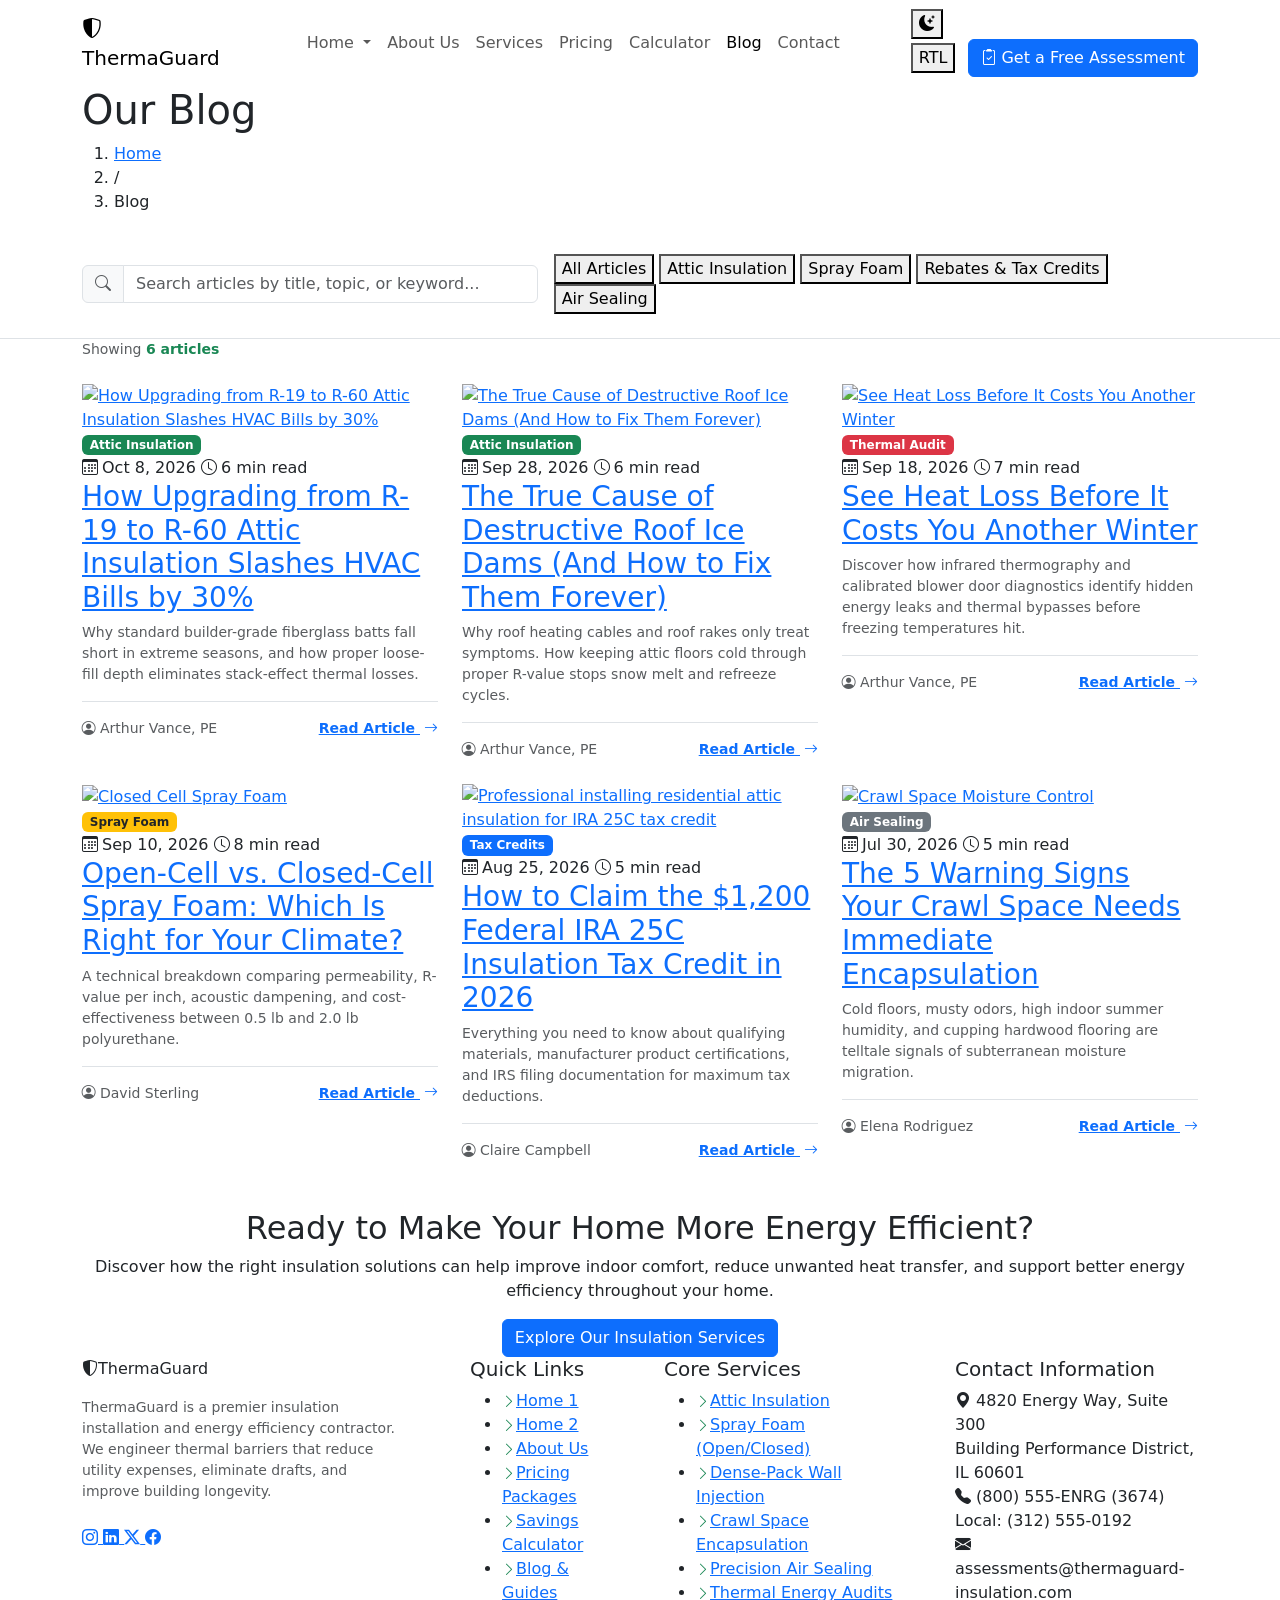
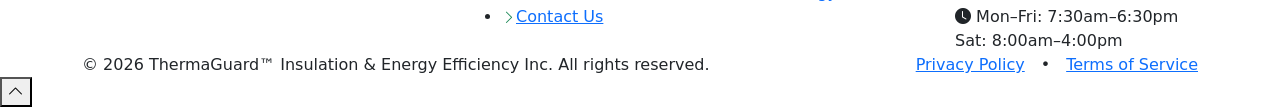
==== blog.html @ 48bd6f77 "Initial commit" ====
<!DOCTYPE html>
<html lang="en" data-bs-theme="light" dir="ltr">
<head>
  <meta charset="UTF-8">
  <meta name="viewport" content="width=device-width, initial-scale=1.0">
  <title>Building Science & Energy Efficiency Blog | ThermaGuard™</title>
  <meta name="description" content="Expert insights on attic insulation, closed-cell spray foam, air sealing, IRA tax credits, and home energy conservation strategies.">
  
  <!-- Favicon -->
  <link rel="icon" type="image/svg+xml" href="data:image/svg+xml,<svg xmlns='http://www.w3.org/2000/svg' viewBox='0 0 100 100'><rect width='100' height='100' rx='20' fill='%230b6e4f'/><path d='M50 20 L80 45 L70 45 L70 75 L30 75 L30 45 L20 45 Z' fill='%23ffffff'/><circle cx='50' cy='55' r='10' fill='%23f59e0b'/></svg>">

  <!-- Google Fonts (Outfit & Plus Jakarta Sans) -->
  <link rel="preconnect" href="https://fonts.googleapis.com">
  <link rel="preconnect" href="https://fonts.gstatic.com" crossorigin>
  <link href="https://fonts.googleapis.com/css2?family=Outfit:wght@400;500;600;700;800&family=Plus+Jakarta+Sans:wght@400;500;600;700&display=swap" rel="stylesheet">

  <!-- Bootstrap 5.3 CSS -->
  <link href="https://cdn.jsdelivr.net/npm/bootstrap@5.3.3/dist/css/bootstrap.min.css" rel="stylesheet">
  
  <!-- Bootstrap Icons 1.11 -->
  <link rel="stylesheet" href="https://cdn.jsdelivr.net/npm/bootstrap-icons@1.11.3/font/bootstrap-icons.min.css">

  <!-- Custom Core & RTL Styles -->
  <link rel="stylesheet" href="css/style.css">
  <link rel="stylesheet" href="css/rtl.css">
</head>
<body>

  <!-- ================= NAVBAR ================= -->
  <nav class="navbar navbar-expand-lg tg-navbar sticky-top">
    <div class="container">
      <!-- Brand Logo -->
      <a class="navbar-brand" href="index.html">
        <div class="brand-icon-wrap">
          <i class="bi bi-shield-shaded"></i>
        </div>
        <span>Therma<span class="brand-highlight">Guard</span></span>
      </a>

      <!-- Mobile Controls & Hamburger -->
      <div class="d-flex align-items-center gap-2 d-lg-none">
        <button class="control-btn theme-toggle-btn" aria-label="Toggle theme">
          <i class="bi bi-moon-stars-fill"></i>
        </button>
        <button class="rtl-pill-btn rtl-toggle-btn" aria-label="Toggle layout direction">
            <span class="dir-label">RTL</span>
        </button>
        <button class="navbar-toggler border-0 shadow-none px-2" type="button" data-bs-toggle="collapse" data-bs-target="#tgNavbarCollapse" aria-controls="tgNavbarCollapse" aria-expanded="false" aria-label="Toggle navigation">
          <span class="navbar-toggler-icon"></span>
        </button>
      </div>

      <!-- Nav Links -->
      <div class="collapse navbar-collapse" id="tgNavbarCollapse">
        <ul class="navbar-nav mx-auto mb-2 mb-lg-0">
          <!-- Home Dropdown: EXACTLY TWO ITEMS -->
          <li class="nav-dropdown dropdown">
            <a class="nav-link dropdown-toggle" href="#" id="homeDropdown" role="button" data-bs-toggle="dropdown" aria-expanded="false">
              Home
            </a>
            <ul class="dropdown-menu" aria-labelledby="homeDropdown">
              <li><a class="dropdown-item" href="index.html"><i class="bi bi-house-door me-2"></i>Home 1</a></li>
              <li><a class="dropdown-item" href="home-2.html"><i class="bi bi-building me-2"></i>Home 2</a></li>
            </ul>
          </li>
          <li class="nav-item">
            <a class="nav-link" href="about.html">About Us</a>
          </li>
          <li class="nav-item">
            <a class="nav-link" href="services.html">Services</a>
          </li>
          <li class="nav-item">
            <a class="nav-link" href="pricing.html">Pricing</a>
          </li>
          <li class="nav-item">
            <a class="nav-link" href="calculator.html">Calculator</a>
          </li>
          <li class="nav-item">
            <a class="nav-link active" href="blog.html">Blog</a>
          </li>
          <li class="nav-item">
            <a class="nav-link" href="contact.html">Contact</a>
          </li>
        </ul>

        <!-- Action Controls & CTA -->
        <div class="nav-actions">
          <button class="control-btn theme-toggle-btn d-none d-lg-flex" aria-label="Toggle theme" title="Toggle dark/light mode">
            <i class="bi bi-moon-stars-fill"></i>
          </button>
          <button class="rtl-pill-btn rtl-toggle-btn d-none d-lg-inline-flex" aria-label="Toggle layout direction" title="Toggle RTL/LTR">
            <span class="dir-label">RTL</span>
          </button>
          <a href="contact.html" class="btn btn-primary ms-lg-2">
            <i class="bi bi-clipboard2-check me-1"></i>Get a Free Assessment
          </a>
        </div>
      </div>
    </div>
  </nav>

  <!-- ================= PAGE BANNER ================= -->
  <section class="tg-page-banner tg-banner-blog">
    <div class="container tg-page-banner-container">
      <h1 class="tg-page-banner-title">Our Blog</h1>
      <nav aria-label="breadcrumb" class="tg-page-banner-breadcrumb-nav">
        <ol class="tg-page-banner-breadcrumb">
          <li><a href="index.html">Home</a></li>
          <li class="separator">/</li>
          <li class="active" aria-current="page">Blog</li>
        </ol>
      </nav>
    </div>
  </section>


  <!-- ================= SEARCH & FILTER CONTROLS ================= -->
  <section class="py-4 bg-surface-alt border-bottom border-tg">
    <div class="container">
      <div class="row align-items-center g-3">
        <!-- Search Input -->
        <div class="col-md-5">
          <div class="input-group">
            <span class="input-group-text bg-surface border-tg text-muted">
              <i class="bi bi-search"></i>
            </span>
            <input type="text" class="form-control border-tg" id="blogSearchInput" placeholder="Search articles by title, topic, or keyword...">
          </div>
        </div>

        <!-- Category Filters -->
        <div class="col-md-7">
          <div class="filter-pills justify-content-md-end mb-0">
            <button class="filter-btn active" data-category="all">All Articles</button>
            <button class="filter-btn" data-category="attic">Attic Insulation</button>
            <button class="filter-btn" data-category="spray-foam">Spray Foam</button>
            <button class="filter-btn" data-category="rebates">Rebates & Tax Credits</button>
            <button class="filter-btn" data-category="air-sealing">Air Sealing</button>
          </div>
        </div>
      </div>
    </div>
  </section>

  <!-- ================= BLOG ARTICLES LISTING ================= -->
  <section class="section-padding pb-5">
    <div class="container">
      <!-- Active counter -->
      <div class="d-flex justify-content-between align-items-center mb-4">
        <div class="text-muted small">
          Showing <span id="blogArticleCount" class="fw-bold text-success">6 articles</span>
        </div>
      </div>

      <!-- Articles Grid -->
      <div class="row g-4" id="blogArticlesGrid">
        <!-- Article 1 (Required) -->
        <div class="col-md-6 col-lg-4 blog-article-item" data-category="attic" data-tags="attic r-value hvac savings stack effect fiberglass r-19 r-60">
          <div class="blog-card">
            <div class="blog-img-wrap">
              <a href="blog-details.html?id=attic-r60" class="d-block w-100 h-100">
                <img src="images/blog-attic-r19-to-r60.jpg" alt="How Upgrading from R-19 to R-60 Attic Insulation Slashes HVAC Bills by 30%">
              </a>
              <span class="badge bg-success blog-meta-badge">Attic Insulation</span>
            </div>
            <div class="blog-card-body">
              <div class="blog-meta">
                <span><i class="bi bi-calendar3 me-1"></i>Oct 8, 2026</span>
                <span><i class="bi bi-clock me-1"></i>6 min read</span>
              </div>
              <h3 class="blog-title">
                <a href="blog-details.html?id=attic-r60">How Upgrading from R-19 to R-60 Attic Insulation Slashes HVAC Bills by 30%</a>
              </h3>
              <p class="text-muted small blog-excerpt">
                Why standard builder-grade fiberglass batts fall short in extreme seasons, and how proper loose-fill depth eliminates stack-effect thermal losses.
              </p>
              <div class="mt-auto pt-3 border-top border-tg d-flex justify-content-between align-items-center">
                <span class="small text-muted"><i class="bi bi-person-circle me-1"></i>Arthur Vance, PE</span>
                <a href="blog-details.html?id=attic-r60" class="fw-bold small text-primary-custom">Read Article <i class="bi bi-arrow-right ms-1"></i></a>
              </div>
            </div>
          </div>
        </div>

        <!-- Article 2 (Required) -->
        <div class="col-md-6 col-lg-4 blog-article-item" data-category="attic" data-tags="ice dams roof snow gutters attic heat loss winter freezing refreeze">
          <div class="blog-card">
            <div class="blog-img-wrap">
              <a href="blog-details.html?id=ice-dams" class="d-block w-100 h-100">
                <img src="images/blog-roof-ice-dams.jpg" alt="The True Cause of Destructive Roof Ice Dams (And How to Fix Them Forever)">
              </a>
              <span class="badge bg-success blog-meta-badge">Attic Insulation</span>
            </div>
            <div class="blog-card-body">
              <div class="blog-meta">
                <span><i class="bi bi-calendar3 me-1"></i>Sep 28, 2026</span>
                <span><i class="bi bi-clock me-1"></i>6 min read</span>
              </div>
              <h3 class="blog-title">
                <a href="blog-details.html?id=ice-dams">The True Cause of Destructive Roof Ice Dams (And How to Fix Them Forever)</a>
              </h3>
              <p class="text-muted small blog-excerpt">
                Why roof heating cables and roof rakes only treat symptoms. How keeping attic floors cold through proper R-value stops snow melt and refreeze cycles.
              </p>
              <div class="mt-auto pt-3 border-top border-tg d-flex justify-content-between align-items-center">
                <span class="small text-muted"><i class="bi bi-person-circle me-1"></i>Arthur Vance, PE</span>
                <a href="blog-details.html?id=ice-dams" class="fw-bold small text-primary-custom">Read Article <i class="bi bi-arrow-right ms-1"></i></a>
              </div>
            </div>
          </div>
        </div>

        <!-- Article 3 (Required) -->
        <div class="col-md-6 col-lg-4 blog-article-item" data-category="air-sealing" data-tags="heat loss thermal imaging infrared camera energy audit winter drafts air sealing">
          <div class="blog-card">
            <div class="blog-img-wrap">
              <a href="blog-details.html?id=heat-loss" class="d-block w-100 h-100">
                <img src="images/blog-thermal-heat-loss.jpg" alt="See Heat Loss Before It Costs You Another Winter">
              </a>
              <span class="badge bg-danger blog-meta-badge">Thermal Audit</span>
            </div>
            <div class="blog-card-body">
              <div class="blog-meta">
                <span><i class="bi bi-calendar3 me-1"></i>Sep 18, 2026</span>
                <span><i class="bi bi-clock me-1"></i>7 min read</span>
              </div>
              <h3 class="blog-title">
                <a href="blog-details.html?id=heat-loss">See Heat Loss Before It Costs You Another Winter</a>
              </h3>
              <p class="text-muted small blog-excerpt">
                Discover how infrared thermography and calibrated blower door diagnostics identify hidden energy leaks and thermal bypasses before freezing temperatures hit.
              </p>
              <div class="mt-auto pt-3 border-top border-tg d-flex justify-content-between align-items-center">
                <span class="small text-muted"><i class="bi bi-person-circle me-1"></i>Arthur Vance, PE</span>
                <a href="blog-details.html?id=heat-loss" class="fw-bold small text-primary-custom">Read Article <i class="bi bi-arrow-right ms-1"></i></a>
              </div>
            </div>
          </div>
        </div>

        <!-- Article 4 -->
        <div class="col-md-6 col-lg-4 blog-article-item" data-category="spray-foam" data-tags="spray foam closed cell polyurethane roof moisture">
          <div class="blog-card">
            <div class="blog-img-wrap">
              <a href="blog-details.html?id=spray-foam" class="d-block w-100 h-100">
                <img src="images/blog-spray-foam.jpg" alt="Closed Cell Spray Foam">
              </a>
              <span class="badge bg-warning text-dark blog-meta-badge">Spray Foam</span>
            </div>
            <div class="blog-card-body">
              <div class="blog-meta">
                <span><i class="bi bi-calendar3 me-1"></i>Sep 10, 2026</span>
                <span><i class="bi bi-clock me-1"></i>8 min read</span>
              </div>
              <h3 class="blog-title">
                <a href="blog-details.html?id=spray-foam">Open-Cell vs. Closed-Cell Spray Foam: Which Is Right for Your Climate?</a>
              </h3>
              <p class="text-muted small blog-excerpt">
                A technical breakdown comparing permeability, R-value per inch, acoustic dampening, and cost-effectiveness between 0.5 lb and 2.0 lb polyurethane.
              </p>
              <div class="mt-auto pt-3 border-top border-tg d-flex justify-content-between align-items-center">
                <span class="small text-muted"><i class="bi bi-person-circle me-1"></i>David Sterling</span>
                <a href="blog-details.html?id=spray-foam" class="fw-bold small text-primary-custom">Read Article <i class="bi bi-arrow-right ms-1"></i></a>
              </div>
            </div>
          </div>
        </div>

        <!-- Article 5 -->
        <div class="col-md-6 col-lg-4 blog-article-item" data-category="rebates" data-tags="ira inflation reduction act tax credits section 25c rebates energy star">
          <div class="blog-card">
            <div class="blog-img-wrap">
              <a href="blog-details.html?id=tax-credit" class="d-block w-100 h-100">
                <img src="images/blog-ira-tax-credit-insulation.jpg" alt="Professional installing residential attic insulation for IRA 25C tax credit">
              </a>
              <span class="badge bg-primary blog-meta-badge">Tax Credits</span>
            </div>
            <div class="blog-card-body">
              <div class="blog-meta">
                <span><i class="bi bi-calendar3 me-1"></i>Aug 25, 2026</span>
                <span><i class="bi bi-clock me-1"></i>5 min read</span>
              </div>
              <h3 class="blog-title">
                <a href="blog-details.html?id=tax-credit">How to Claim the $1,200 Federal IRA 25C Insulation Tax Credit in 2026</a>
              </h3>
              <p class="text-muted small blog-excerpt">
                Everything you need to know about qualifying materials, manufacturer product certifications, and IRS filing documentation for maximum tax deductions.
              </p>
              <div class="mt-auto pt-3 border-top border-tg d-flex justify-content-between align-items-center">
                <span class="small text-muted"><i class="bi bi-person-circle me-1"></i>Claire Campbell</span>
                <a href="blog-details.html?id=tax-credit" class="fw-bold small text-primary-custom">Read Article <i class="bi bi-arrow-right ms-1"></i></a>
              </div>
            </div>
          </div>
        </div>

        <!-- Article 6 -->
        <div class="col-md-6 col-lg-4 blog-article-item" data-category="air-sealing" data-tags="crawlspace moisture humidity radon vapor barrier encapsulation">
          <div class="blog-card">
            <div class="blog-img-wrap">
              <a href="blog-details.html?id=crawl-space" class="d-block w-100 h-100">
                <img src="images/blog-crawl-space.jpg" alt="Crawl Space Moisture Control">
              </a>
              <span class="badge bg-secondary blog-meta-badge">Air Sealing</span>
            </div>
            <div class="blog-card-body">
              <div class="blog-meta">
                <span><i class="bi bi-calendar3 me-1"></i>Jul 30, 2026</span>
                <span><i class="bi bi-clock me-1"></i>5 min read</span>
              </div>
              <h3 class="blog-title">
                <a href="blog-details.html?id=crawl-space">The 5 Warning Signs Your Crawl Space Needs Immediate Encapsulation</a>
              </h3>
              <p class="text-muted small blog-excerpt">
                Cold floors, musty odors, high indoor summer humidity, and cupping hardwood flooring are telltale signals of subterranean moisture migration.
              </p>
              <div class="mt-auto pt-3 border-top border-tg d-flex justify-content-between align-items-center">
                <span class="small text-muted"><i class="bi bi-person-circle me-1"></i>Elena Rodriguez</span>
                <a href="blog-details.html?id=crawl-space" class="fw-bold small text-primary-custom">Read Article <i class="bi bi-arrow-right ms-1"></i></a>
              </div>
            </div>
          </div>
        </div>
      </div>

      <!-- Empty Search State -->
      <div id="blogEmptyState" class="text-center py-5 d-none">
        <div class="brand-icon-wrap bg-surface-alt text-muted mx-auto mb-3" style="width: 64px; height: 64px; font-size: 2rem;">
          <i class="bi bi-search"></i>
        </div>
        <h4 class="fw-bold">No Articles Found</h4>
        <p class="text-muted">We couldn't find any articles matching your search criteria. Try a different keyword or reset filters.</p>
        <button class="btn btn-primary btn-sm" onclick="document.getElementById('blogSearchInput').value=''; document.querySelector('.filter-btn[data-category=all]').click();">
          Reset Filter & Search
        </button>
      </div>
    </div>
  </section>

  <!-- ================= COMPACT CALL TO ACTION ================= -->
  <section class="blog-cta-section" id="blogCtaSection">
    <div class="container">
      <div class="blog-cta-content text-center">
        <h2 class="blog-cta-title">Ready to Make Your Home More Energy Efficient?</h2>
        <p class="blog-cta-desc">
          Discover how the right insulation solutions can help improve indoor comfort, reduce unwanted heat transfer, and support better energy efficiency throughout your home.
        </p>
        <a href="services.html" class="btn btn-primary blog-cta-btn" id="blogCtaServicesBtn">Explore Our Insulation Services</a>
      </div>
    </div>
  </section>

  <!-- ================= SHARED FOOTER ================= -->
  <footer class="tg-footer">
    <div class="container">
      <div class="row g-5">
        <!-- Col 1: Brand & Bio -->
        <div class="col-lg-4 col-md-6">
          <a class="navbar-brand mb-3 d-inline-flex" href="index.html">
            <div class="brand-icon-wrap">
              <i class="bi bi-shield-shaded"></i>
            </div>
            <span>Therma<span class="brand-highlight">Guard</span></span>
          </a>
          <p class="text-muted small pe-lg-4">
            ThermaGuard is a premier insulation installation and energy efficiency contractor. We engineer thermal barriers that reduce utility expenses, eliminate drafts, and improve building longevity.
          </p>
          <div class="social-links mt-4">
            <a href="https://instagram.com" class="social-icon-btn" target="_blank" rel="noopener noreferrer" aria-label="Follow ThermaGuard on Instagram">
              <i class="bi bi-instagram"></i>
            </a>
            <a href="https://linkedin.com" class="social-icon-btn" target="_blank" rel="noopener noreferrer" aria-label="Connect with ThermaGuard on LinkedIn">
              <i class="bi bi-linkedin"></i>
            </a>
            <a href="https://x.com" class="social-icon-btn" target="_blank" rel="noopener noreferrer" aria-label="Follow ThermaGuard on X">
              <i class="bi bi-twitter-x"></i>
            </a>
            <a href="https://facebook.com" class="social-icon-btn" target="_blank" rel="noopener noreferrer" aria-label="Connect on Facebook">
              <i class="bi bi-facebook"></i>
            </a>
          </div>
        </div>

        <!-- Col 2: Important Links -->
        <div class="col-lg-2 col-md-6 col-6">
          <h5>Quick Links</h5>
          <ul class="footer-links">
            <li><a href="index.html"><i class="bi bi-chevron-right text-success small"></i>Home 1</a></li>
            <li><a href="home-2.html"><i class="bi bi-chevron-right text-success small"></i>Home 2</a></li>
            <li><a href="about.html"><i class="bi bi-chevron-right text-success small"></i>About Us</a></li>
            <li><a href="pricing.html"><i class="bi bi-chevron-right text-success small"></i>Pricing Packages</a></li>
            <li><a href="calculator.html"><i class="bi bi-chevron-right text-success small"></i>Savings Calculator</a></li>
            <li><a href="blog.html"><i class="bi bi-chevron-right text-success small"></i>Blog & Guides</a></li>
            <li><a href="contact.html"><i class="bi bi-chevron-right text-success small"></i>Contact Us</a></li>
          </ul>
        </div>

        <!-- Col 3: Core Services -->
        <div class="col-lg-3 col-md-6 col-6">
          <h5>Core Services</h5>
          <ul class="footer-links">
            <li><a href="service-details.html?service=attic"><i class="bi bi-chevron-right text-success small"></i>Attic Insulation</a></li>
            <li><a href="service-details.html?service=spray-foam"><i class="bi bi-chevron-right text-success small"></i>Spray Foam (Open/Closed)</a></li>
            <li><a href="service-details.html?service=wall-injection"><i class="bi bi-chevron-right text-success small"></i>Dense-Pack Wall Injection</a></li>
            <li><a href="service-details.html?service=crawl-space"><i class="bi bi-chevron-right text-success small"></i>Crawl Space Encapsulation</a></li>
            <li><a href="service-details.html?service=air-sealing"><i class="bi bi-chevron-right text-success small"></i>Precision Air Sealing</a></li>
            <li><a href="service-details.html?service=energy-audit"><i class="bi bi-chevron-right text-success small"></i>Thermal Energy Audits</a></li>
          </ul>
        </div>

        <!-- Col 4: Contact Information -->
        <div class="col-lg-3 col-md-6">
          <h5>Contact Information</h5>
          <div class="footer-contact-item">
            <i class="bi bi-geo-alt-fill"></i>
            <span>4820 Energy Way, Suite 300<br>Building Performance District, IL 60601</span>
          </div>
          <div class="footer-contact-item">
            <i class="bi bi-telephone-fill"></i>
            <span>(800) 555-ENRG (3674)<br>Local: (312) 555-0192</span>
          </div>
          <div class="footer-contact-item">
            <i class="bi bi-envelope-fill"></i>
            <span>assessments@thermaguard-insulation.com</span>
          </div>
          <div class="footer-contact-item">
            <i class="bi bi-clock-fill"></i>
            <span>Mon–Fri: 7:30am–6:30pm<br>Sat: 8:00am–4:00pm</span>
          </div>
        </div>
      </div>

      <!-- Footer Bottom -->
      <div class="footer-bottom d-flex flex-column flex-md-row justify-content-between align-items-center gap-3">
        <div class="footer-copy text-center text-md-start">
          &copy; 2026 ThermaGuard™ Insulation & Energy Efficiency Inc. All rights reserved.
        </div>
        <div class="footer-legal-links d-flex align-items-center justify-content-center justify-content-md-end gap-3">
          <a href="privacy.html" class="footer-legal-link">Privacy Policy</a>
          <span class="footer-legal-sep">•</span>
          <a href="terms.html" class="footer-legal-link">Terms of Service</a>
        </div>
      </div>
    </div>
  </footer>

  <!-- Back to Top Button -->
  <button class="back-to-top" aria-label="Back to top">
    <i class="bi bi-chevron-up"></i>
  </button>

  <!-- Bootstrap 5.3 Bundle JS -->
  <script src="https://cdn.jsdelivr.net/npm/bootstrap@5.3.3/dist/js/bootstrap.bundle.min.js"></script>
  <!-- Core Script -->
  <script src="js/main.js"></script>
  <!-- Blog Search & Filter Script -->
  <script src="js/blog-search.js"></script>
</body>
</html>
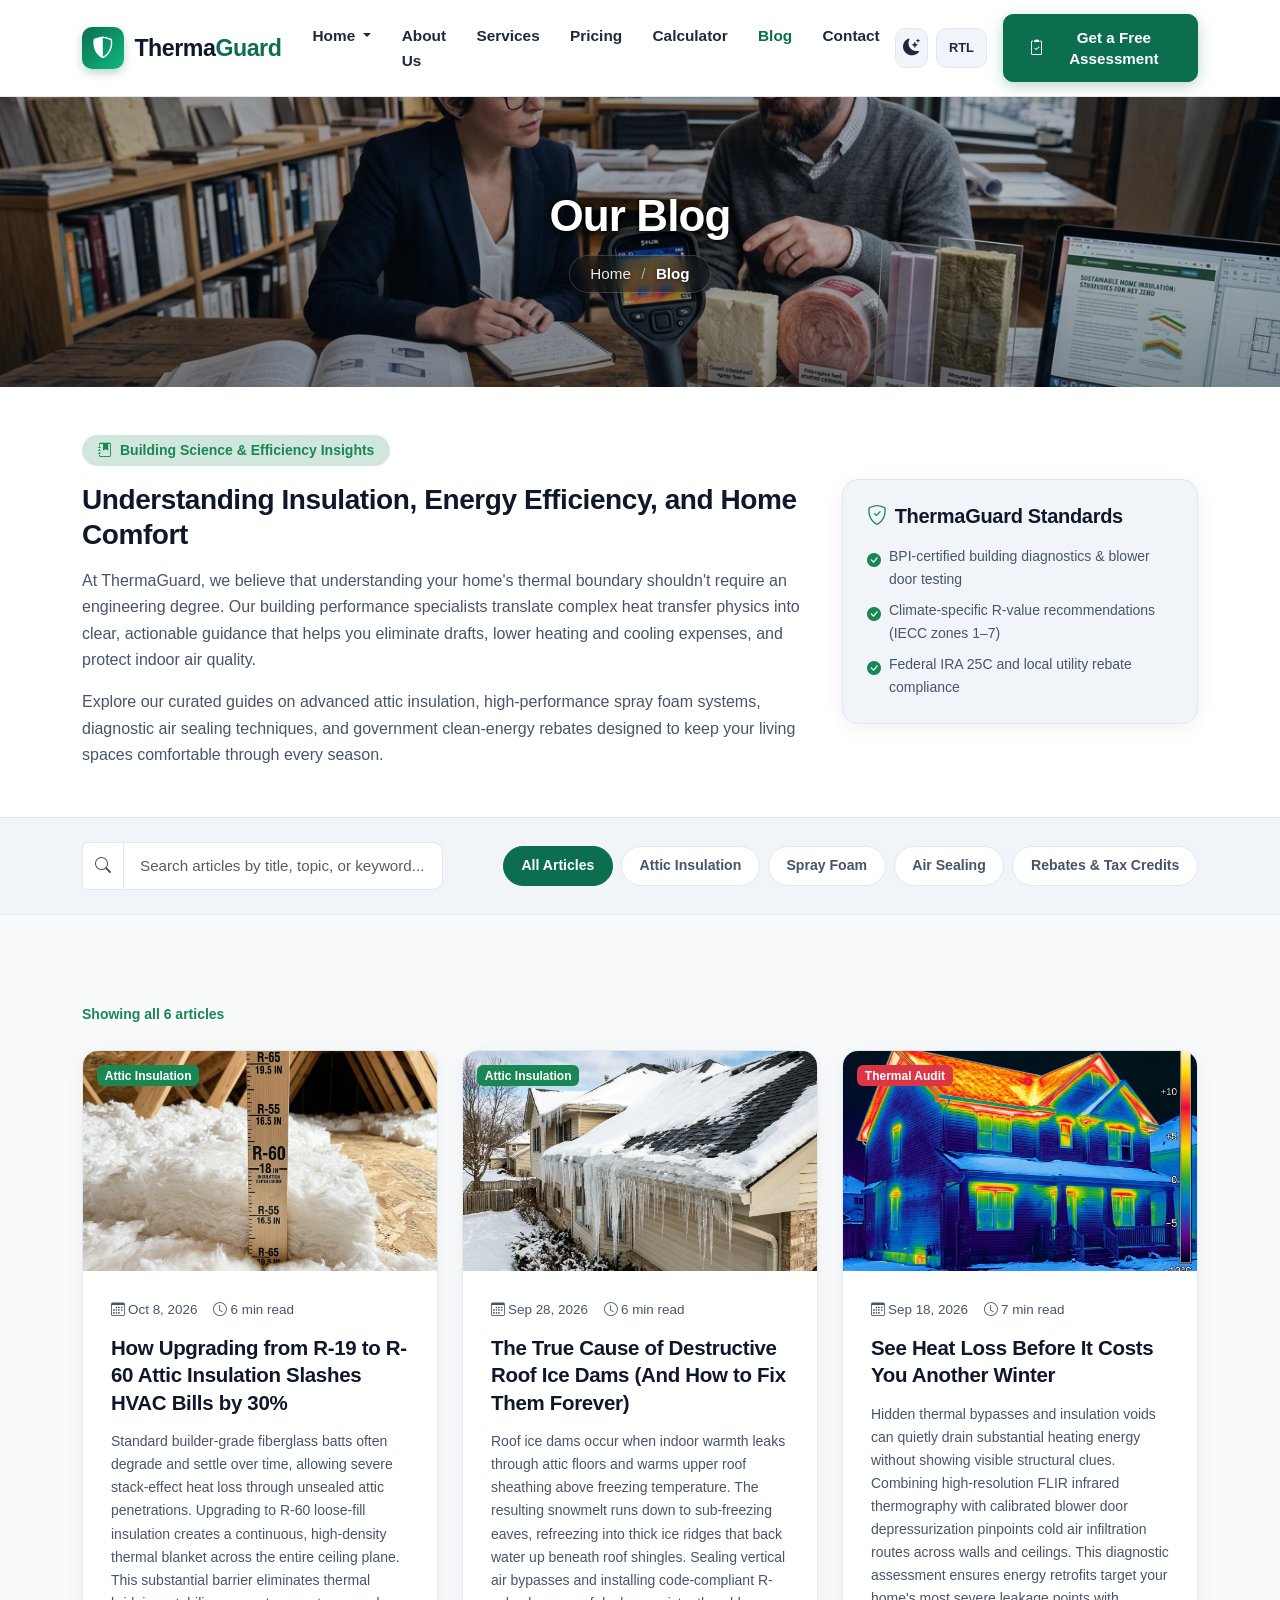
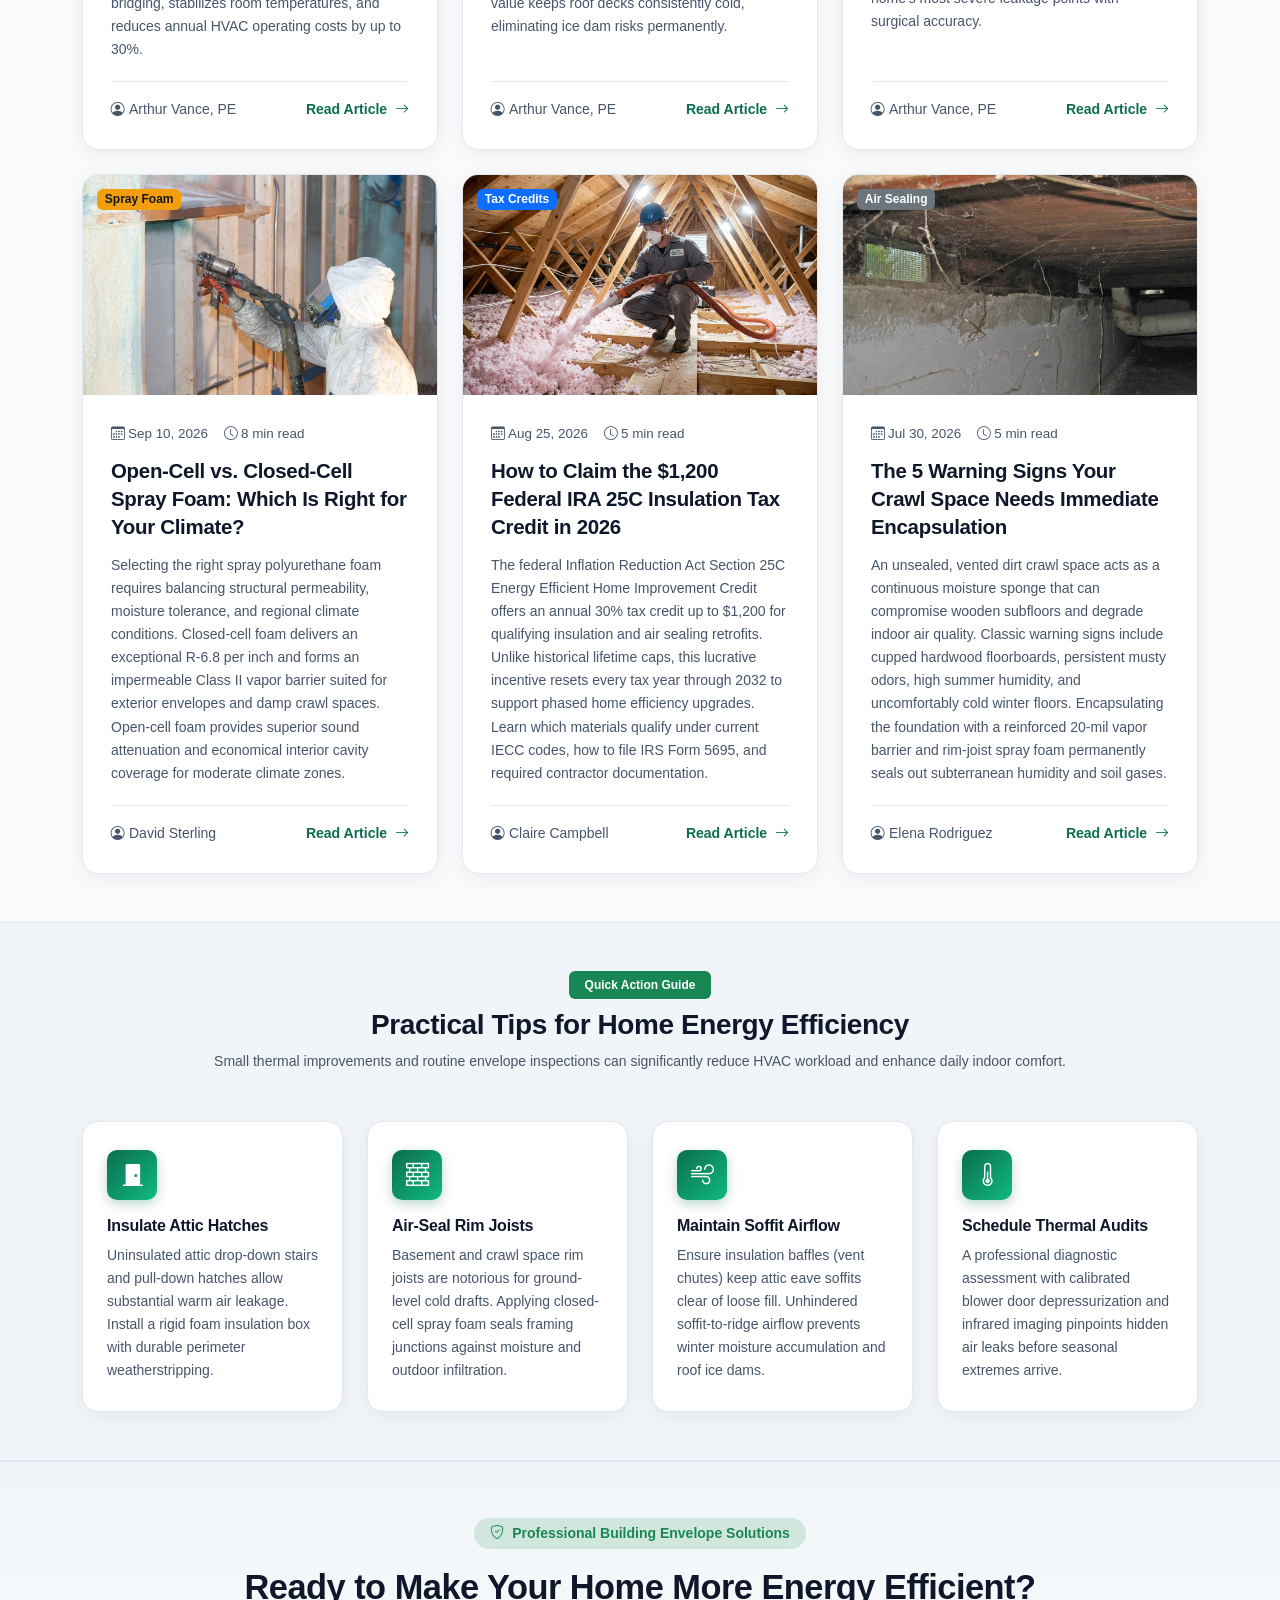
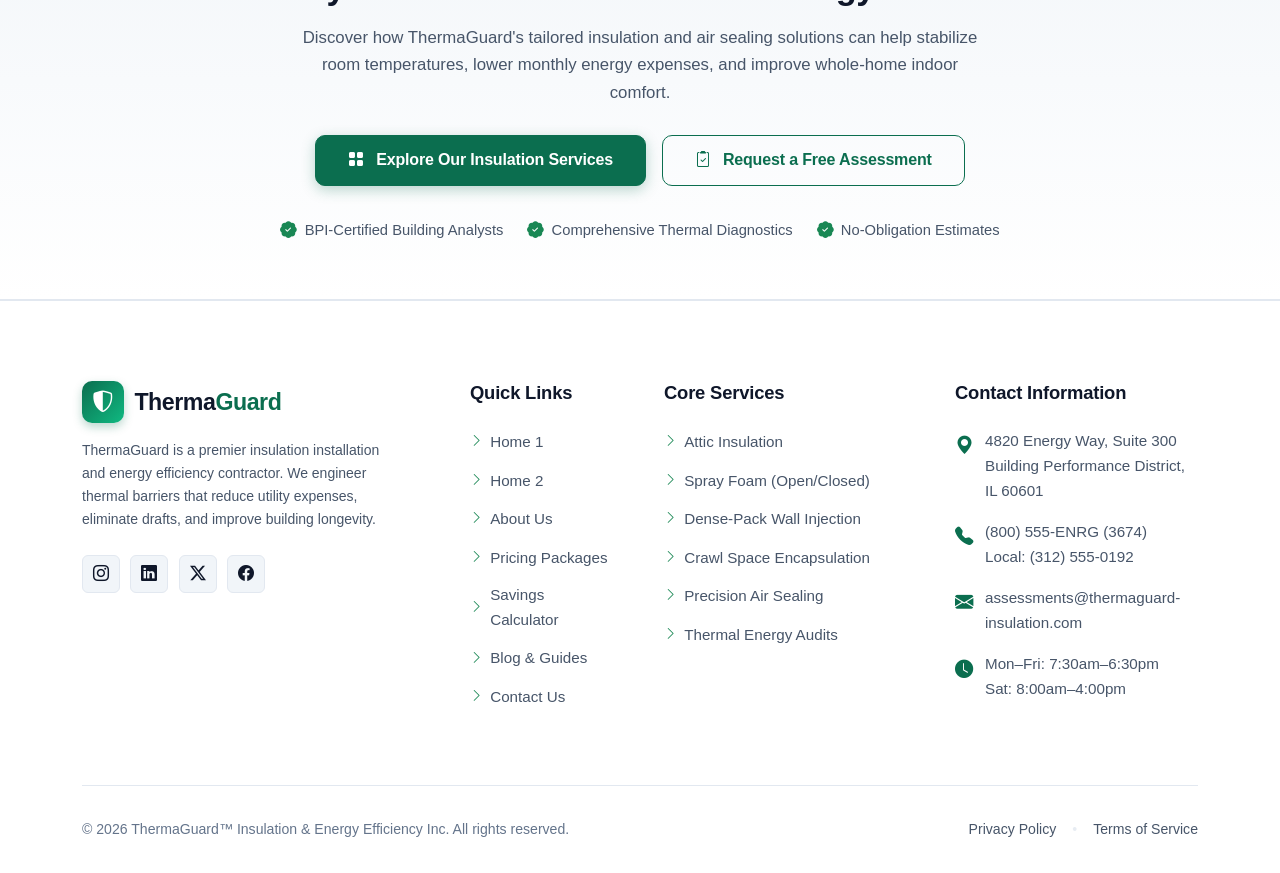
==== commit 9d9f8e01: "updated message" ====
--- a/blog.html
+++ b/blog.html
@@ -113,13 +113,57 @@
     </div>
   </section>
 
+  <!-- ================= BLOG INTRODUCTION ================= -->
+  <section class="py-5 bg-surface border-bottom border-tg" id="blogIntroSection">
+    <div class="container">
+      <div class="row align-items-center g-4">
+        <div class="col-lg-8">
+          <div class="d-inline-flex align-items-center gap-2 px-3 py-1 rounded-pill bg-success-subtle text-success small fw-bold mb-3">
+            <i class="bi bi-journal-bookmark-fill"></i>
+            <span>Building Science & Efficiency Insights</span>
+          </div>
+          <h2 class="h3 fw-bold mb-3">
+            Understanding Insulation, Energy Efficiency, and Home Comfort
+          </h2>
+          <p class="text-muted mb-3">
+            At ThermaGuard, we believe that understanding your home's thermal boundary shouldn't require an engineering degree. Our building performance specialists translate complex heat transfer physics into clear, actionable guidance that helps you eliminate drafts, lower heating and cooling expenses, and protect indoor air quality.
+          </p>
+          <p class="text-muted mb-0">
+            Explore our curated guides on advanced attic insulation, high-performance spray foam systems, diagnostic air sealing techniques, and government clean-energy rebates designed to keep your living spaces comfortable through every season.
+          </p>
+        </div>
+        <div class="col-lg-4">
+          <div class="card-tg p-4 bg-surface-alt border-tg h-100">
+            <h5 class="fw-bold mb-3 d-flex align-items-center gap-2">
+              <i class="bi bi-shield-check text-success fs-5"></i>
+              <span>ThermaGuard Standards</span>
+            </h5>
+            <ul class="list-unstyled mb-0 small text-muted d-flex flex-column gap-2">
+              <li class="d-flex align-items-start gap-2">
+                <i class="bi bi-check-circle-fill text-success mt-1 flex-shrink-0"></i>
+                <span>BPI-certified building diagnostics & blower door testing</span>
+              </li>
+              <li class="d-flex align-items-start gap-2">
+                <i class="bi bi-check-circle-fill text-success mt-1 flex-shrink-0"></i>
+                <span>Climate-specific R-value recommendations (IECC zones 1–7)</span>
+              </li>
+              <li class="d-flex align-items-start gap-2">
+                <i class="bi bi-check-circle-fill text-success mt-1 flex-shrink-0"></i>
+                <span>Federal IRA 25C and local utility rebate compliance</span>
+              </li>
+            </ul>
+          </div>
+        </div>
+      </div>
+    </div>
+  </section>
 
   <!-- ================= SEARCH & FILTER CONTROLS ================= -->
   <section class="py-4 bg-surface-alt border-bottom border-tg">
     <div class="container">
       <div class="row align-items-center g-3">
         <!-- Search Input -->
-        <div class="col-md-5">
+        <div class="col-lg-4 col-md-5">
           <div class="input-group">
             <span class="input-group-text bg-surface border-tg text-muted">
               <i class="bi bi-search"></i>
@@ -129,13 +173,13 @@
         </div>
 
         <!-- Category Filters -->
-        <div class="col-md-7">
+        <div class="col-lg-8 col-md-7">
           <div class="filter-pills justify-content-md-end mb-0">
             <button class="filter-btn active" data-category="all">All Articles</button>
             <button class="filter-btn" data-category="attic">Attic Insulation</button>
             <button class="filter-btn" data-category="spray-foam">Spray Foam</button>
+            <button class="filter-btn" data-category="air-sealing">Air Sealing</button>
             <button class="filter-btn" data-category="rebates">Rebates & Tax Credits</button>
-            <button class="filter-btn" data-category="air-sealing">Air Sealing</button>
           </div>
         </div>
       </div>
@@ -148,14 +192,14 @@
       <!-- Active counter -->
       <div class="d-flex justify-content-between align-items-center mb-4">
         <div class="text-muted small">
-          Showing <span id="blogArticleCount" class="fw-bold text-success">6 articles</span>
+          <span id="blogArticleCount" class="fw-bold text-success">Showing 6 articles</span>
         </div>
       </div>
 
       <!-- Articles Grid -->
       <div class="row g-4" id="blogArticlesGrid">
-        <!-- Article 1 (Required) -->
-        <div class="col-md-6 col-lg-4 blog-article-item" data-category="attic" data-tags="attic r-value hvac savings stack effect fiberglass r-19 r-60">
+        <!-- Article 1 -->
+        <div class="col-md-6 col-lg-4 blog-article-item" data-category="attic" data-tags="attic r-value hvac savings stack effect fiberglass r-19 r-60 thermal blanket heat loss">
           <div class="blog-card">
             <div class="blog-img-wrap">
               <a href="blog-details.html?id=attic-r60" class="d-block w-100 h-100">
@@ -172,7 +216,7 @@
                 <a href="blog-details.html?id=attic-r60">How Upgrading from R-19 to R-60 Attic Insulation Slashes HVAC Bills by 30%</a>
               </h3>
               <p class="text-muted small blog-excerpt">
-                Why standard builder-grade fiberglass batts fall short in extreme seasons, and how proper loose-fill depth eliminates stack-effect thermal losses.
+                Standard builder-grade fiberglass batts often degrade and settle over time, allowing severe stack-effect heat loss through unsealed attic penetrations. Upgrading to R-60 loose-fill insulation creates a continuous, high-density thermal blanket across the entire ceiling plane. This substantial barrier eliminates thermal bridging, stabilizes room temperatures, and reduces annual HVAC operating costs by up to 30%.
               </p>
               <div class="mt-auto pt-3 border-top border-tg d-flex justify-content-between align-items-center">
                 <span class="small text-muted"><i class="bi bi-person-circle me-1"></i>Arthur Vance, PE</span>
@@ -182,8 +226,8 @@
           </div>
         </div>
 
-        <!-- Article 2 (Required) -->
-        <div class="col-md-6 col-lg-4 blog-article-item" data-category="attic" data-tags="ice dams roof snow gutters attic heat loss winter freezing refreeze">
+        <!-- Article 2 -->
+        <div class="col-md-6 col-lg-4 blog-article-item" data-category="attic" data-tags="ice dams roof snow gutters attic heat loss winter freezing refreeze roof sheathing">
           <div class="blog-card">
             <div class="blog-img-wrap">
               <a href="blog-details.html?id=ice-dams" class="d-block w-100 h-100">
@@ -200,7 +244,7 @@
                 <a href="blog-details.html?id=ice-dams">The True Cause of Destructive Roof Ice Dams (And How to Fix Them Forever)</a>
               </h3>
               <p class="text-muted small blog-excerpt">
-                Why roof heating cables and roof rakes only treat symptoms. How keeping attic floors cold through proper R-value stops snow melt and refreeze cycles.
+                Roof ice dams occur when indoor warmth leaks through attic floors and warms upper roof sheathing above freezing temperature. The resulting snowmelt runs down to sub-freezing eaves, refreezing into thick ice ridges that back water up beneath roof shingles. Sealing vertical air bypasses and installing code-compliant R-value keeps roof decks consistently cold, eliminating ice dam risks permanently.
               </p>
               <div class="mt-auto pt-3 border-top border-tg d-flex justify-content-between align-items-center">
                 <span class="small text-muted"><i class="bi bi-person-circle me-1"></i>Arthur Vance, PE</span>
@@ -210,8 +254,8 @@
           </div>
         </div>
 
-        <!-- Article 3 (Required) -->
-        <div class="col-md-6 col-lg-4 blog-article-item" data-category="air-sealing" data-tags="heat loss thermal imaging infrared camera energy audit winter drafts air sealing">
+        <!-- Article 3 -->
+        <div class="col-md-6 col-lg-4 blog-article-item" data-category="air-sealing" data-tags="heat loss thermal imaging infrared camera energy audit winter drafts air sealing diagnostics">
           <div class="blog-card">
             <div class="blog-img-wrap">
               <a href="blog-details.html?id=heat-loss" class="d-block w-100 h-100">
@@ -228,7 +272,7 @@
                 <a href="blog-details.html?id=heat-loss">See Heat Loss Before It Costs You Another Winter</a>
               </h3>
               <p class="text-muted small blog-excerpt">
-                Discover how infrared thermography and calibrated blower door diagnostics identify hidden energy leaks and thermal bypasses before freezing temperatures hit.
+                Hidden thermal bypasses and insulation voids can quietly drain substantial heating energy without showing visible structural clues. Combining high-resolution FLIR infrared thermography with calibrated blower door depressurization pinpoints cold air infiltration routes across walls and ceilings. This diagnostic assessment ensures energy retrofits target your home's most severe leakage points with surgical accuracy.
               </p>
               <div class="mt-auto pt-3 border-top border-tg d-flex justify-content-between align-items-center">
                 <span class="small text-muted"><i class="bi bi-person-circle me-1"></i>Arthur Vance, PE</span>
@@ -239,7 +283,7 @@
         </div>
 
         <!-- Article 4 -->
-        <div class="col-md-6 col-lg-4 blog-article-item" data-category="spray-foam" data-tags="spray foam closed cell polyurethane roof moisture">
+        <div class="col-md-6 col-lg-4 blog-article-item" data-category="spray-foam" data-tags="spray foam closed cell open cell polyurethane roof moisture climate zones vapor barrier">
           <div class="blog-card">
             <div class="blog-img-wrap">
               <a href="blog-details.html?id=spray-foam" class="d-block w-100 h-100">
@@ -256,7 +300,7 @@
                 <a href="blog-details.html?id=spray-foam">Open-Cell vs. Closed-Cell Spray Foam: Which Is Right for Your Climate?</a>
               </h3>
               <p class="text-muted small blog-excerpt">
-                A technical breakdown comparing permeability, R-value per inch, acoustic dampening, and cost-effectiveness between 0.5 lb and 2.0 lb polyurethane.
+                Selecting the right spray polyurethane foam requires balancing structural permeability, moisture tolerance, and regional climate conditions. Closed-cell foam delivers an exceptional R-6.8 per inch and forms an impermeable Class II vapor barrier suited for exterior envelopes and damp crawl spaces. Open-cell foam provides superior sound attenuation and economical interior cavity coverage for moderate climate zones.
               </p>
               <div class="mt-auto pt-3 border-top border-tg d-flex justify-content-between align-items-center">
                 <span class="small text-muted"><i class="bi bi-person-circle me-1"></i>David Sterling</span>
@@ -267,7 +311,7 @@
         </div>
 
         <!-- Article 5 -->
-        <div class="col-md-6 col-lg-4 blog-article-item" data-category="rebates" data-tags="ira inflation reduction act tax credits section 25c rebates energy star">
+        <div class="col-md-6 col-lg-4 blog-article-item" data-category="rebates" data-tags="ira inflation reduction act tax credits section 25c rebates energy star form 5695">
           <div class="blog-card">
             <div class="blog-img-wrap">
               <a href="blog-details.html?id=tax-credit" class="d-block w-100 h-100">
@@ -284,7 +328,7 @@
                 <a href="blog-details.html?id=tax-credit">How to Claim the $1,200 Federal IRA 25C Insulation Tax Credit in 2026</a>
               </h3>
               <p class="text-muted small blog-excerpt">
-                Everything you need to know about qualifying materials, manufacturer product certifications, and IRS filing documentation for maximum tax deductions.
+                The federal Inflation Reduction Act Section 25C Energy Efficient Home Improvement Credit offers an annual 30% tax credit up to $1,200 for qualifying insulation and air sealing retrofits. Unlike historical lifetime caps, this lucrative incentive resets every tax year through 2032 to support phased home efficiency upgrades. Learn which materials qualify under current IECC codes, how to file IRS Form 5695, and required contractor documentation.
               </p>
               <div class="mt-auto pt-3 border-top border-tg d-flex justify-content-between align-items-center">
                 <span class="small text-muted"><i class="bi bi-person-circle me-1"></i>Claire Campbell</span>
@@ -295,7 +339,7 @@
         </div>
 
         <!-- Article 6 -->
-        <div class="col-md-6 col-lg-4 blog-article-item" data-category="air-sealing" data-tags="crawlspace moisture humidity radon vapor barrier encapsulation">
+        <div class="col-md-6 col-lg-4 blog-article-item" data-category="air-sealing" data-tags="crawlspace moisture humidity radon vapor barrier encapsulation floor insulation mold">
           <div class="blog-card">
             <div class="blog-img-wrap">
               <a href="blog-details.html?id=crawl-space" class="d-block w-100 h-100">
@@ -312,7 +356,7 @@
                 <a href="blog-details.html?id=crawl-space">The 5 Warning Signs Your Crawl Space Needs Immediate Encapsulation</a>
               </h3>
               <p class="text-muted small blog-excerpt">
-                Cold floors, musty odors, high indoor summer humidity, and cupping hardwood flooring are telltale signals of subterranean moisture migration.
+                An unsealed, vented dirt crawl space acts as a continuous moisture sponge that can compromise wooden subfloors and degrade indoor air quality. Classic warning signs include cupped hardwood floorboards, persistent musty odors, high summer humidity, and uncomfortably cold winter floors. Encapsulating the foundation with a reinforced 20-mil vapor barrier and rim-joist spray foam permanently seals out subterranean humidity and soil gases.
               </p>
               <div class="mt-auto pt-3 border-top border-tg d-flex justify-content-between align-items-center">
                 <span class="small text-muted"><i class="bi bi-person-circle me-1"></i>Elena Rodriguez</span>
@@ -337,15 +381,107 @@
     </div>
   </section>
 
+  <!-- ================= PRACTICAL ENERGY EFFICIENCY TIPS ================= -->
+  <section class="section-padding bg-surface-alt border-top border-bottom border-tg py-5" id="practicalTipsSection">
+    <div class="container">
+      <div class="text-center max-w-700 mx-auto mb-4 mb-md-5">
+        <span class="badge bg-success mb-2 px-3 py-2">Quick Action Guide</span>
+        <h2 class="h3 fw-bold">Practical Tips for Home Energy Efficiency</h2>
+        <p class="text-muted small mb-0">
+          Small thermal improvements and routine envelope inspections can significantly reduce HVAC workload and enhance daily indoor comfort.
+        </p>
+      </div>
+
+      <div class="row g-4">
+        <!-- Tip 1 -->
+        <div class="col-md-6 col-lg-3">
+          <div class="tip-card">
+            <div class="tip-icon-wrap mb-3">
+              <i class="bi bi-door-closed-fill"></i>
+            </div>
+            <h5 class="fw-bold fs-6 mb-2">Insulate Attic Hatches</h5>
+            <p class="text-muted small flex-grow-1 mb-0">
+              Uninsulated attic drop-down stairs and pull-down hatches allow substantial warm air leakage. Install a rigid foam insulation box with durable perimeter weatherstripping.
+            </p>
+          </div>
+        </div>
+
+        <!-- Tip 2 -->
+        <div class="col-md-6 col-lg-3">
+          <div class="tip-card">
+            <div class="tip-icon-wrap mb-3">
+              <i class="bi bi-bricks"></i>
+            </div>
+            <h5 class="fw-bold fs-6 mb-2">Air-Seal Rim Joists</h5>
+            <p class="text-muted small flex-grow-1 mb-0">
+              Basement and crawl space rim joists are notorious for ground-level cold drafts. Applying closed-cell spray foam seals framing junctions against moisture and outdoor infiltration.
+            </p>
+          </div>
+        </div>
+
+        <!-- Tip 3 -->
+        <div class="col-md-6 col-lg-3">
+          <div class="tip-card">
+            <div class="tip-icon-wrap mb-3">
+              <i class="bi bi-wind"></i>
+            </div>
+            <h5 class="fw-bold fs-6 mb-2">Maintain Soffit Airflow</h5>
+            <p class="text-muted small flex-grow-1 mb-0">
+              Ensure insulation baffles (vent chutes) keep attic eave soffits clear of loose fill. Unhindered soffit-to-ridge airflow prevents winter moisture accumulation and roof ice dams.
+            </p>
+          </div>
+        </div>
+
+        <!-- Tip 4 -->
+        <div class="col-md-6 col-lg-3">
+          <div class="tip-card">
+            <div class="tip-icon-wrap mb-3">
+              <i class="bi bi-thermometer-half"></i>
+            </div>
+            <h5 class="fw-bold fs-6 mb-2">Schedule Thermal Audits</h5>
+            <p class="text-muted small flex-grow-1 mb-0">
+              A professional diagnostic assessment with calibrated blower door depressurization and infrared imaging pinpoints hidden air leaks before seasonal extremes arrive.
+            </p>
+          </div>
+        </div>
+      </div>
+    </div>
+  </section>
+
   <!-- ================= COMPACT CALL TO ACTION ================= -->
   <section class="blog-cta-section" id="blogCtaSection">
     <div class="container">
       <div class="blog-cta-content text-center">
+        <div class="d-inline-flex align-items-center gap-2 px-3 py-1 rounded-pill bg-success-subtle text-success small fw-bold mb-3">
+          <i class="bi bi-shield-check"></i>
+          <span>Professional Building Envelope Solutions</span>
+        </div>
         <h2 class="blog-cta-title">Ready to Make Your Home More Energy Efficient?</h2>
         <p class="blog-cta-desc">
-          Discover how the right insulation solutions can help improve indoor comfort, reduce unwanted heat transfer, and support better energy efficiency throughout your home.
+          Discover how ThermaGuard's tailored insulation and air sealing solutions can help stabilize room temperatures, lower monthly energy expenses, and improve whole-home indoor comfort.
         </p>
-        <a href="services.html" class="btn btn-primary blog-cta-btn" id="blogCtaServicesBtn">Explore Our Insulation Services</a>
+        <div class="d-flex flex-wrap justify-content-center gap-3">
+          <a href="services.html" class="btn btn-primary blog-cta-btn" id="blogCtaServicesBtn">
+            <i class="bi bi-grid-fill me-1"></i>Explore Our Insulation Services
+          </a>
+          <a href="contact.html" class="btn btn-outline-primary blog-cta-btn" id="blogCtaContactBtn">
+            <i class="bi bi-clipboard2-check me-1"></i>Request a Free Assessment
+          </a>
+        </div>
+        <div class="blog-cta-trust-items d-flex flex-wrap justify-content-center align-items-center gap-3 gap-md-4 mt-4 pt-2">
+          <span class="blog-cta-trust-item">
+            <i class="bi bi-patch-check-fill text-success"></i>
+            <span>BPI-Certified Building Analysts</span>
+          </span>
+          <span class="blog-cta-trust-item">
+            <i class="bi bi-patch-check-fill text-success"></i>
+            <span>Comprehensive Thermal Diagnostics</span>
+          </span>
+          <span class="blog-cta-trust-item">
+            <i class="bi bi-patch-check-fill text-success"></i>
+            <span>No-Obligation Estimates</span>
+          </span>
+        </div>
       </div>
     </div>
   </section>
--- a/css/style.css
+++ b/css/style.css
@@ -0,0 +1,2604 @@
+/* ===================================================================
+   ThermaGuard™ - Insulation Installation & Energy Efficiency Website
+   Comprehensive Design System & Core Stylesheet
+   Compatible with Bootstrap 5.3+, Dark/Light Mode, & Responsive Devices
+   =================================================================== */
+
+/* -------------------------------------------------------------------
+   1. CSS Custom Properties / Root Tokens (Light Theme Default)
+   ------------------------------------------------------------------- */
+:root {
+  color-scheme: light;
+
+  /* Brand Color Palette */
+  --tg-primary: #0b6e4f;          /* Rich Energy Emerald */
+  --tg-primary-hover: #08533b;
+  --tg-primary-light: #e6f4ee;
+  --tg-primary-rgb: 11, 110, 79;
+
+  --tg-secondary: #0f766e;        /* Deep Teal */
+  --tg-secondary-hover: #115e59;
+  
+  --tg-accent: #f59e0b;           /* Warm Solar Amber */
+  --tg-accent-hover: #d97706;
+  --tg-accent-light: #fef3c7;
+  --tg-accent-rgb: 245, 158, 11;
+
+  --tg-thermal-warm: #ea580c;     /* Heat retention orange */
+  --tg-thermal-cool: #0284c7;     /* Cooling retention sky */
+
+  /* Neutral & Surface Colors - Light Mode */
+  --tg-bg-body: #f8fafc;
+  --tg-bg-surface: #ffffff;
+  --tg-bg-surface-alt: #f1f5f9;
+  --tg-bg-header: rgba(255, 255, 255, 0.95);
+  --tg-bg-dropdown: #ffffff;
+  --tg-bg-card: #ffffff;
+  --tg-bg-footer: var(--tg-bg-header);
+
+  /* Typography Colors - Light Mode (High Contrast WCAG AAA) */
+  --tg-text-main: #1e293b;
+  --tg-text-muted: #475569;
+  --tg-text-light: #64748b;
+  --tg-heading-color: #0f172a;
+  --tg-footer-text: var(--tg-text-muted);
+  --tg-footer-text-muted: var(--tg-text-light);
+
+  /* Borders & Dividers */
+  --tg-border: #e2e8f0;
+  --tg-border-light: #f1f5f9;
+  --tg-border-focus: #10b981;
+
+  /* Shadows */
+  --tg-shadow-sm: 0 1px 3px rgba(0, 0, 0, 0.06), 0 1px 2px rgba(0, 0, 0, 0.04);
+  --tg-shadow-md: 0 4px 6px -1px rgba(0, 0, 0, 0.07), 0 2px 4px -2px rgba(0, 0, 0, 0.05);
+  --tg-shadow-lg: 0 10px 25px -3px rgba(0, 0, 0, 0.08), 0 4px 6px -4px rgba(0, 0, 0, 0.04);
+  --tg-shadow-xl: 0 20px 30px -10px rgba(0, 0, 0, 0.12), 0 10px 10px -5px rgba(0, 0, 0, 0.04);
+  --tg-shadow-card: 0 4px 20px rgba(15, 23, 42, 0.06);
+  --tg-shadow-hover: 0 15px 30px rgba(11, 110, 79, 0.12);
+
+  /* Geometry & Transitions */
+  --tg-radius-sm: 6px;
+  --tg-radius-md: 10px;
+  --tg-radius-lg: 16px;
+  --tg-radius-xl: 24px;
+  --tg-radius-full: 9999px;
+  --tg-transition: all 0.28s cubic-bezier(0.4, 0, 0.2, 1);
+
+  /* Fonts */
+  --tg-font-sans: 'Plus Jakarta Sans', -apple-system, BlinkMacSystemFont, "Segoe UI", Roboto, sans-serif;
+  --tg-font-heading: 'Outfit', -apple-system, BlinkMacSystemFont, "Segoe UI", Roboto, sans-serif;
+}
+
+/* -------------------------------------------------------------------
+   2. Dark Theme Overrides & High-Contrast Adjustments
+   ------------------------------------------------------------------- */
+[data-bs-theme="dark"] {
+  color-scheme: dark;
+
+  --tg-bg-body: #0b1120;
+  --tg-bg-surface: #131d31;
+  --tg-bg-surface-alt: #1a263f;
+  --tg-bg-header: rgba(19, 29, 49, 0.94);
+  --tg-bg-dropdown: #162238;
+  --tg-bg-card: #15223a;
+  --tg-bg-footer: var(--tg-bg-header);
+
+  --tg-text-main: #f1f5f9;
+  --tg-text-muted: #94a3b8;
+  --tg-text-light: #64748b;
+  --tg-heading-color: #ffffff;
+  --tg-footer-text: var(--tg-text-muted);
+  --tg-footer-text-muted: var(--tg-text-light);
+
+  --tg-border: #243452;
+  --tg-border-light: #1b283f;
+  --tg-border-focus: #34d399;
+
+  --tg-primary-light: rgba(11, 110, 79, 0.25);
+  --tg-accent-light: rgba(245, 158, 11, 0.15);
+
+  --tg-shadow-sm: 0 1px 3px rgba(0, 0, 0, 0.4);
+  --tg-shadow-md: 0 4px 6px -1px rgba(0, 0, 0, 0.45);
+  --tg-shadow-lg: 0 10px 25px -3px rgba(0, 0, 0, 0.55);
+  --tg-shadow-xl: 0 20px 30px -10px rgba(0, 0, 0, 0.7);
+  --tg-shadow-card: 0 6px 24px rgba(0, 0, 0, 0.4);
+  --tg-shadow-hover: 0 16px 32px rgba(16, 185, 129, 0.18);
+}
+
+/* -------------------------------------------------------------------
+   3. Global Resets & Base Typography
+   ------------------------------------------------------------------- */
+*, *::before, *::after {
+  box-sizing: border-box;
+}
+
+html {
+  scroll-behavior: smooth;
+  font-size: 16px;
+}
+
+body {
+  font-family: var(--tg-font-sans);
+  color: var(--tg-text-main);
+  background-color: var(--tg-bg-body);
+  line-height: 1.65;
+  -webkit-font-smoothing: antialiased;
+  -moz-osx-font-smoothing: grayscale;
+  /* Preserve overflow: visible on body so position: sticky works reliably on all mobile browsers */
+  overflow-x: visible;
+  transition: background-color 0.3s ease, color 0.3s ease;
+}
+
+/* Prevent horizontal content spill on content sections without breaking sticky positioning on the body navbar */
+body > section,
+body > main,
+body > footer,
+.section-padding,
+.tg-page-banner {
+  overflow-x: clip;
+}
+
+h1, h2, h3, h4, h5, h6,
+.h1, .h2, .h3, .h4, .h5, .h6 {
+  font-family: var(--tg-font-heading);
+  color: var(--tg-heading-color);
+  font-weight: 700;
+  line-height: 1.25;
+  letter-spacing: -0.015em;
+}
+
+p {
+  margin-bottom: 1.25rem;
+  color: var(--tg-text-muted);
+}
+
+/* Ensure text-muted is always clear and high-contrast */
+.text-muted {
+  color: var(--tg-text-muted) !important;
+}
+
+[data-bs-theme="dark"] .text-muted {
+  color: #94a3b8 !important;
+}
+
+[data-bs-theme="dark"] p {
+  color: #94a3b8;
+}
+
+/* Fix text-dark across both modes: ensure crisp contrast */
+.text-dark:not(.bg-warning):not(.bg-info):not(.badge-accent) {
+  color: var(--tg-heading-color) !important;
+}
+
+[data-bs-theme="dark"] .text-dark:not(.bg-warning):not(.bg-info):not(.badge-accent) {
+  color: #f8fafc !important;
+}
+
+/* Service Card Titles & Editorial Links */
+.service-title-link,
+.card-tg h2 a, .card-tg h3 a, .card-tg h4 a, .card-tg h5 a,
+.blog-card h2 a, .blog-card h3 a, .blog-card h4 a {
+  color: var(--tg-heading-color) !important;
+  transition: var(--tg-transition);
+}
+
+.service-title-link:hover,
+.card-tg h2 a:hover, .card-tg h3 a:hover, .card-tg h4 a:hover, .card-tg h5 a:hover,
+.blog-card h2 a:hover, .blog-card h3 a:hover, .blog-card h4 a:hover {
+  color: var(--tg-primary) !important;
+}
+
+[data-bs-theme="dark"] .service-title-link:hover,
+[data-bs-theme="dark"] .card-tg h2 a:hover, [data-bs-theme="dark"] .card-tg h3 a:hover,
+[data-bs-theme="dark"] .card-tg h4 a:hover, [data-bs-theme="dark"] .card-tg h5 a:hover,
+[data-bs-theme="dark"] .blog-card h2 a:hover, [data-bs-theme="dark"] .blog-card h3 a:hover,
+[data-bs-theme="dark"] .blog-card h4 a:hover {
+  color: #34d399 !important;
+}
+
+/* Warning & Info Badges: Keep Crisp Dark Slate Text for Readability */
+.badge.bg-warning,
+.badge.bg-warning.text-dark,
+.btn-accent,
+.badge-accent,
+[data-bs-theme="dark"] .badge.bg-warning,
+[data-bs-theme="dark"] .badge.bg-warning.text-dark,
+[data-bs-theme="dark"] .badge.bg-warning-subtle {
+  color: #0f172a !important;
+  background-color: #f59e0b !important;
+  font-weight: 700 !important;
+}
+
+.badge.bg-info,
+.badge.bg-info.text-dark,
+[data-bs-theme="dark"] .badge.bg-info,
+[data-bs-theme="dark"] .badge.bg-info.text-dark {
+  color: #0f172a !important;
+  background-color: #38bdf8 !important;
+  font-weight: 700 !important;
+}
+
+/* Dark Mode Badges & Outlines */
+[data-bs-theme="dark"] .badge.bg-light,
+[data-bs-theme="dark"] .badge.bg-light.text-dark,
+[data-bs-theme="dark"] .badge.bg-secondary,
+[data-bs-theme="dark"] .badge.bg-secondary.text-dark,
+[data-bs-theme="dark"] .badge.bg-secondary-subtle,
+[data-bs-theme="dark"] .badge.bg-secondary-subtle.text-dark,
+[data-bs-theme="dark"] .badge.bg-surface,
+[data-bs-theme="dark"] .badge.bg-surface.text-dark,
+[data-bs-theme="dark"] .badge.bg-surface-alt,
+[data-bs-theme="dark"] .badge.bg-surface-alt.text-dark {
+  background-color: #1e293b !important;
+  color: #f8fafc !important;
+  border: 1px solid #334155 !important;
+}
+
+[data-bs-theme="dark"] .badge.bg-dark {
+  background-color: #0f172a !important;
+  color: #f8fafc !important;
+  border: 1px solid #334155 !important;
+}
+
+[data-bs-theme="dark"] .text-success {
+  color: #34d399 !important;
+}
+
+[data-bs-theme="dark"] .btn-outline-primary {
+  border-color: #34d399;
+  color: #34d399;
+}
+
+[data-bs-theme="dark"] .btn-outline-primary:hover,
+[data-bs-theme="dark"] .btn-outline-primary:focus {
+  background-color: var(--tg-primary);
+  border-color: var(--tg-primary);
+  color: #ffffff;
+}
+
+/* Dark Mode Form Inputs & Selects */
+[data-bs-theme="dark"] .form-control,
+[data-bs-theme="dark"] .form-select {
+  background-color: #0f172a;
+  border-color: #334155;
+  color: #f8fafc;
+}
+
+[data-bs-theme="dark"] .form-select {
+  color-scheme: dark;
+  background-image: url("data:image/svg+xml,%3csvg xmlns='http://www.w3.org/2000/svg' viewBox='0 0 16 16'%3e%3cpath fill='none' stroke='%2394a3b8' stroke-linecap='round' stroke-linejoin='round' stroke-width='2' d='m2 5 6 6 6-6'/%3e%3c/svg%3e");
+}
+
+[data-bs-theme="dark"] .form-select option {
+  background-color: #0f172a;
+  color: #f8fafc;
+  padding: 8px 12px;
+}
+
+[data-bs-theme="dark"] .form-select option[value=""] {
+  color: #cbd5e1;
+  font-weight: 500;
+}
+
+[data-bs-theme="dark"] .form-select option:disabled {
+  color: #94a3b8 !important;
+  background-color: #1e293b;
+}
+
+[data-bs-theme="dark"] .form-select:has(option[value=""]:checked) {
+  color: #94a3b8;
+}
+
+[data-bs-theme="dark"] .form-control:focus,
+[data-bs-theme="dark"] .form-select:focus {
+  background-color: #131d31;
+  border-color: #34d399;
+  color: #ffffff;
+  box-shadow: 0 0 0 0.25rem rgba(52, 211, 153, 0.25);
+}
+
+[data-bs-theme="dark"] .form-control::placeholder {
+  color: #64748b;
+}
+
+[data-bs-theme="dark"] .form-label {
+  color: #f8fafc;
+}
+
+/* Dark Mode Table Enhancements */
+[data-bs-theme="dark"] .table-tg th,
+[data-bs-theme="dark"] .table thead th {
+  background-color: #1a263f !important;
+  color: #ffffff !important;
+  border-bottom: 2px solid #243452 !important;
+}
+
+[data-bs-theme="dark"] .table-tg td,
+[data-bs-theme="dark"] .table tbody td {
+  background-color: #15223a !important;
+  color: #e2e8f0 !important;
+  border-bottom: 1px solid #243452 !important;
+}
+
+/* Dark Mode Subtle Containers */
+[data-bs-theme="dark"] .bg-surface-alt {
+  background-color: #1a263f !important;
+}
+
+[data-bs-theme="dark"] .bg-danger-subtle {
+  background-color: rgba(239, 68, 68, 0.16) !important;
+  border-color: rgba(239, 68, 68, 0.4) !important;
+}
+
+[data-bs-theme="dark"] .bg-danger-subtle .text-danger {
+  color: #fca5a5 !important;
+}
+
+[data-bs-theme="dark"] .bg-success-subtle {
+  background-color: rgba(16, 185, 129, 0.16) !important;
+  border-color: rgba(16, 185, 129, 0.4) !important;
+}
+
+[data-bs-theme="dark"] .bg-success-subtle .text-success {
+  color: #6ee7b7 !important;
+}
+
+a {
+  color: var(--tg-primary);
+  text-decoration: none;
+  transition: var(--tg-transition);
+}
+
+a:hover {
+  color: var(--tg-primary-hover);
+}
+
+img {
+  max-width: 100%;
+  height: auto;
+  vertical-align: middle;
+}
+
+/* -------------------------------------------------------------------
+   4. Buttons & Badges
+   ------------------------------------------------------------------- */
+.btn {
+  font-family: var(--tg-font-heading);
+  font-weight: 600;
+  font-size: 0.95rem;
+  padding: 0.75rem 1.6rem;
+  border-radius: var(--tg-radius-md);
+  transition: var(--tg-transition);
+  display: inline-flex;
+  align-items: center;
+  justify-content: center;
+  gap: 0.5rem;
+  line-height: 1.4;
+  border: 1px solid transparent;
+}
+
+.btn-lg {
+  padding: 0.95rem 2rem;
+  font-size: 1.05rem;
+  border-radius: var(--tg-radius-md);
+}
+
+.btn-sm {
+  padding: 0.45rem 1rem;
+  font-size: 0.85rem;
+  border-radius: var(--tg-radius-sm);
+}
+
+.btn-primary {
+  background-color: var(--tg-primary);
+  border-color: var(--tg-primary);
+  color: #ffffff;
+  box-shadow: 0 4px 14px rgba(11, 110, 79, 0.28);
+}
+
+.btn-primary:hover, .btn-primary:focus {
+  background-color: var(--tg-primary-hover);
+  border-color: var(--tg-primary-hover);
+  color: #ffffff;
+  transform: translateY(-2px);
+  box-shadow: 0 6px 20px rgba(11, 110, 79, 0.38);
+}
+
+.btn-accent {
+  background-color: var(--tg-accent);
+  border-color: var(--tg-accent);
+  color: #1e293b;
+  box-shadow: 0 4px 14px rgba(245, 158, 11, 0.28);
+}
+
+.btn-accent:hover, .btn-accent:focus {
+  background-color: var(--tg-accent-hover);
+  border-color: var(--tg-accent-hover);
+  color: #ffffff;
+  transform: translateY(-2px);
+  box-shadow: 0 6px 20px rgba(245, 158, 11, 0.38);
+}
+
+.btn-outline-primary {
+  background-color: transparent;
+  border-color: var(--tg-primary);
+  color: var(--tg-primary);
+}
+
+.btn-outline-primary:hover, .btn-outline-primary:focus {
+  background-color: var(--tg-primary);
+  border-color: var(--tg-primary);
+  color: #ffffff;
+  transform: translateY(-2px);
+}
+
+.btn-outline-light {
+  --bs-btn-color: #ffffff;
+  --bs-btn-border-color: rgba(255, 255, 255, 0.4);
+  --bs-btn-hover-color: #ffffff;
+  --bs-btn-hover-bg: rgba(255, 255, 255, 0.15);
+  --bs-btn-hover-border-color: rgba(255, 255, 255, 0.85);
+  --bs-btn-focus-shadow-rgb: 52, 211, 153;
+  --bs-btn-active-color: #ffffff;
+  --bs-btn-active-bg: rgba(255, 255, 255, 0.22);
+  --bs-btn-active-border-color: #ffffff;
+  border-color: rgba(255, 255, 255, 0.4);
+  color: #ffffff !important;
+  background-color: rgba(255, 255, 255, 0.05);
+}
+
+.btn-outline-light:hover {
+  background-color: rgba(255, 255, 255, 0.15) !important;
+  color: #ffffff !important;
+  border-color: rgba(255, 255, 255, 0.85) !important;
+  transform: translateY(-2px);
+  box-shadow: 0 4px 16px rgba(0, 0, 0, 0.25);
+}
+
+.btn-outline-light:focus,
+.btn-outline-light:focus-visible {
+  background-color: rgba(255, 255, 255, 0.15) !important;
+  color: #ffffff !important;
+  border-color: #34d399 !important;
+  box-shadow: 0 0 0 0.25rem rgba(52, 211, 153, 0.35) !important;
+  outline: 0;
+}
+
+.btn-outline-light:active,
+.btn-outline-light.active {
+  background-color: rgba(255, 255, 255, 0.24) !important;
+  color: #ffffff !important;
+  border-color: #ffffff !important;
+  transform: translateY(0);
+}
+
+.btn-outline-light:visited {
+  color: #ffffff !important;
+}
+
+.btn-outline-light .bi,
+.btn-outline-light i {
+  color: #ffffff !important;
+}
+
+.btn-white {
+  background-color: #ffffff;
+  color: var(--tg-primary);
+  border-color: #ffffff;
+  box-shadow: var(--tg-shadow-md);
+}
+
+.btn-white:hover {
+  background-color: #f8fafc;
+  color: var(--tg-primary-hover);
+  transform: translateY(-2px);
+  box-shadow: var(--tg-shadow-lg);
+}
+
+.badge-tag {
+  display: inline-flex;
+  align-items: center;
+  gap: 0.4rem;
+  padding: 0.35rem 0.85rem;
+  border-radius: var(--tg-radius-full);
+  font-size: 0.82rem;
+  font-weight: 600;
+  text-transform: uppercase;
+  letter-spacing: 0.04em;
+  background-color: var(--tg-primary-light);
+  color: var(--tg-primary);
+  border: 1px solid rgba(11, 110, 79, 0.15);
+}
+
+[data-bs-theme="dark"] .badge-tag {
+  color: #34d399;
+  border-color: rgba(52, 211, 153, 0.25);
+}
+
+.badge-accent {
+  background-color: var(--tg-accent-light);
+  color: #b45309;
+  border: 1px solid rgba(245, 158, 11, 0.25);
+}
+
+[data-bs-theme="dark"] .badge-accent {
+  color: #fbbf24;
+}
+
+/* -------------------------------------------------------------------
+   5. Sticky Header & Navigation
+   ------------------------------------------------------------------- */
+.tg-topbar {
+  background-color: var(--tg-bg-surface-alt);
+  border-bottom: 1px solid var(--tg-border);
+  font-size: 0.85rem;
+  padding: 0.45rem 0;
+  transition: var(--tg-transition);
+}
+
+.tg-topbar a {
+  color: var(--tg-text-muted);
+}
+
+.tg-topbar a:hover {
+  color: var(--tg-primary);
+}
+
+.tg-navbar {
+  background-color: var(--tg-bg-header);
+  backdrop-filter: blur(12px);
+  -webkit-backdrop-filter: blur(12px);
+  border-bottom: 1px solid var(--tg-border);
+  padding: 0.85rem 0;
+  position: -webkit-sticky !important;
+  position: sticky !important;
+  top: 0 !important;
+  z-index: 1050 !important;
+  width: 100%;
+  transition: padding 0.25s ease, box-shadow 0.25s ease, background-color 0.25s ease;
+}
+
+@media (max-width: 991.98px) {
+  .tg-navbar {
+    position: -webkit-sticky !important;
+    position: sticky !important;
+    top: 0 !important;
+    padding: 0.65rem 0;
+  }
+
+  .tg-navbar > .container,
+  .tg-navbar > .container-fluid {
+    display: flex;
+    flex-wrap: wrap;
+    align-items: center;
+    justify-content: space-between;
+  }
+
+  .tg-navbar .navbar-brand {
+    font-size: 1.25rem;
+    gap: 0.5rem;
+    flex-shrink: 1;
+    min-width: 0;
+    margin-right: 0;
+  }
+
+  .tg-navbar .brand-icon-wrap {
+    width: 36px;
+    height: 36px;
+    font-size: 1.15rem;
+    border-radius: 8px;
+    flex-shrink: 0;
+  }
+
+  /* Keep mobile controls strictly in a single horizontal row on the right */
+  .tg-navbar .d-flex.align-items-center.d-lg-none {
+    display: inline-flex !important;
+    align-items: center !important;
+    flex-wrap: nowrap !important;
+    gap: 0.4rem !important;
+    flex-shrink: 0;
+  }
+
+  .tg-navbar .d-lg-none .control-btn {
+    width: 36px;
+    height: 36px;
+    font-size: 0.95rem;
+    border-radius: 8px;
+    flex-shrink: 0;
+  }
+
+  .tg-navbar .d-lg-none .rtl-pill-btn {
+    height: 36px;
+    padding: 0 0.6rem;
+    font-size: 0.75rem;
+    border-radius: 8px;
+    flex-shrink: 0;
+    display: inline-flex;
+    align-items: center;
+    justify-content: center;
+  }
+
+  .tg-navbar .navbar-toggler {
+    width: 38px;
+    height: 36px;
+    padding: 0 !important;
+    display: inline-flex !important;
+    align-items: center !important;
+    justify-content: center !important;
+    border: 1px solid var(--tg-border) !important;
+    background-color: var(--tg-bg-surface-alt);
+    border-radius: 8px;
+    flex-shrink: 0;
+    color: var(--tg-text-main);
+    transition: var(--tg-transition);
+  }
+
+  .tg-navbar .navbar-toggler:hover {
+    background-color: var(--tg-primary);
+    border-color: var(--tg-primary) !important;
+  }
+
+  .tg-navbar .navbar-toggler:hover .navbar-toggler-icon {
+    filter: brightness(0) invert(1);
+  }
+
+  .tg-navbar .navbar-toggler-icon {
+    width: 1.25rem;
+    height: 1.25rem;
+  }
+
+  .tg-navbar .navbar-collapse {
+    flex-basis: 100%;
+    width: 100%;
+    max-height: calc(100vh - 75px);
+    overflow-y: auto;
+    -webkit-overflow-scrolling: touch;
+    padding-bottom: 1.25rem;
+  }
+}
+
+@media (max-width: 380px) {
+  .tg-navbar .navbar-brand {
+    font-size: 1.15rem;
+    gap: 0.4rem;
+  }
+
+  .tg-navbar .brand-icon-wrap {
+    width: 32px;
+    height: 32px;
+    font-size: 1rem;
+  }
+
+  .tg-navbar .d-flex.align-items-center.d-lg-none {
+    gap: 0.3rem !important;
+  }
+
+  .tg-navbar .d-lg-none .control-btn {
+    width: 32px;
+    height: 32px;
+    font-size: 0.85rem;
+  }
+
+  .tg-navbar .d-lg-none .rtl-pill-btn {
+    height: 32px;
+    padding: 0 0.45rem;
+    font-size: 0.7rem;
+  }
+
+  .tg-navbar .navbar-toggler {
+    width: 34px;
+    height: 32px;
+  }
+}
+
+.tg-navbar.is-scrolled {
+  box-shadow: var(--tg-shadow-md);
+  padding: 0.6rem 0;
+}
+
+.navbar-brand {
+  display: flex;
+  align-items: center;
+  gap: 0.65rem;
+  font-family: var(--tg-font-heading);
+  font-size: 1.45rem;
+  font-weight: 800;
+  color: var(--tg-heading-color) !important;
+  text-decoration: none;
+  letter-spacing: -0.02em;
+}
+
+.brand-icon-wrap {
+  width: 42px;
+  height: 42px;
+  border-radius: var(--tg-radius-md);
+  background: linear-gradient(135deg, var(--tg-primary) 0%, #10b981 100%);
+  display: flex;
+  align-items: center;
+  justify-content: center;
+  color: #ffffff;
+  font-size: 1.35rem;
+  box-shadow: 0 4px 10px rgba(11, 110, 79, 0.28);
+}
+
+.brand-highlight {
+  color: var(--tg-primary);
+  transition: color 0.25s ease;
+}
+
+[data-bs-theme="dark"] .brand-highlight {
+  color: #10b981;
+}
+
+.navbar-nav .nav-link {
+  font-family: var(--tg-font-heading);
+  font-size: 0.96rem;
+  font-weight: 600;
+  color: var(--tg-text-main);
+  padding: 0.55rem 0.95rem !important;
+  border-radius: var(--tg-radius-sm);
+  transition: var(--tg-transition);
+}
+
+.navbar-nav .nav-link:hover,
+.navbar-nav .nav-link:focus,
+.navbar-nav .nav-link.active {
+  color: var(--tg-primary) !important;
+}
+
+@media (min-width: 992px) and (max-width: 1199.98px) {
+  .navbar-nav .nav-link {
+    font-size: 0.88rem;
+    padding: 0.5rem 0.55rem !important;
+  }
+  .nav-actions {
+    gap: 0.35rem;
+  }
+  .nav-actions .btn {
+    font-size: 0.84rem;
+    padding: 0.45rem 0.7rem;
+  }
+}
+
+.dropdown-menu {
+  background-color: var(--tg-bg-dropdown);
+  border: 1px solid var(--tg-border);
+  box-shadow: var(--tg-shadow-lg);
+  border-radius: var(--tg-radius-md);
+  padding: 0.5rem;
+  min-width: 200px;
+  margin-top: 0.5rem;
+}
+
+.dropdown-item {
+  color: var(--tg-text-main);
+  font-family: var(--tg-font-heading);
+  font-size: 0.92rem;
+  font-weight: 600;
+  padding: 0.6rem 0.9rem;
+  border-radius: var(--tg-radius-sm);
+  transition: var(--tg-transition);
+  display: flex;
+  align-items: center;
+  gap: 0.5rem;
+}
+
+.dropdown-item:hover,
+.dropdown-item:focus,
+.dropdown-item.active {
+  background-color: var(--tg-primary-light);
+  color: var(--tg-primary);
+}
+
+/* Header Action Controls (Theme & RTL Toggles) */
+.nav-actions {
+  display: flex;
+  align-items: center;
+  gap: 0.5rem;
+}
+
+.control-btn {
+  width: 40px;
+  height: 40px;
+  border-radius: var(--tg-radius-md);
+  background-color: var(--tg-bg-surface-alt);
+  border: 1px solid var(--tg-border);
+  color: var(--tg-text-main);
+  display: flex;
+  align-items: center;
+  justify-content: center;
+  font-size: 1.05rem;
+  cursor: pointer;
+  transition: var(--tg-transition);
+}
+
+.control-btn:hover {
+  background-color: var(--tg-primary);
+  border-color: var(--tg-primary);
+  color: #ffffff;
+}
+
+.rtl-pill-btn {
+  font-size: 0.8rem;
+  font-weight: 700;
+  font-family: var(--tg-font-heading);
+  padding: 0 0.75rem;
+  height: 40px;
+  border-radius: var(--tg-radius-md);
+  background-color: var(--tg-bg-surface-alt);
+  border: 1px solid var(--tg-border);
+  color: var(--tg-text-main);
+  display: inline-flex;
+  align-items: center;
+  justify-content: center;
+  cursor: pointer;
+  transition: var(--tg-transition);
+}
+
+.rtl-pill-btn:hover {
+  background-color: var(--tg-primary);
+  border-color: var(--tg-primary);
+  color: #ffffff;
+}
+
+/* -------------------------------------------------------------------
+   6. Sections & Cards
+   ------------------------------------------------------------------- */
+.section-padding {
+  padding: 5.5rem 0;
+}
+
+@media (max-width: 768px) {
+  .section-padding {
+    padding: 3.5rem 0;
+  }
+}
+
+.section-title-wrap {
+  margin-bottom: 3.25rem;
+}
+
+.section-subtitle {
+  font-size: 0.88rem;
+  font-weight: 700;
+  letter-spacing: 0.08em;
+  text-transform: uppercase;
+  color: var(--tg-primary);
+  margin-bottom: 0.6rem;
+  display: inline-block;
+}
+
+.section-title {
+  font-size: 2.35rem;
+  margin-bottom: 1rem;
+}
+
+@media (min-width: 992px) {
+  .section-title {
+    font-size: 2.75rem;
+  }
+
+  .text-lg-nowrap,
+  .text-nowrap-desktop {
+    white-space: nowrap !important;
+  }
+}
+
+.card-tg {
+  background-color: var(--tg-bg-card);
+  border: 1px solid var(--tg-border);
+  border-radius: var(--tg-radius-lg);
+  padding: 2rem;
+  box-shadow: var(--tg-shadow-card);
+  transition: var(--tg-transition);
+  height: auto;
+}
+
+/* Equal height for grid columns where cards are direct single children */
+.row > [class*="col-"] > .card-tg:only-child,
+.card-tg.h-100 {
+  height: 100%;
+}
+
+/* Explicit auto height for editorial content, sidebars, and stacked cards */
+.blog-sidebar .card-tg,
+.service-sidebar .card-tg,
+.article-content .card-tg,
+.card-tg.h-auto {
+  height: auto !important;
+}
+
+.card-tg:hover {
+  transform: translateY(-4px);
+  border-color: rgba(11, 110, 79, 0.35);
+  box-shadow: var(--tg-shadow-hover);
+}
+
+.card-icon-bubble {
+  width: 60px;
+  height: 60px;
+  border-radius: var(--tg-radius-md);
+  background-color: var(--tg-primary-light);
+  color: var(--tg-primary);
+  display: flex;
+  align-items: center;
+  justify-content: center;
+  font-size: 1.75rem;
+  margin-bottom: 1.5rem;
+  transition: var(--tg-transition);
+}
+
+.card-tg:hover .card-icon-bubble {
+  background-color: var(--tg-primary);
+  color: #ffffff;
+  transform: scale(1.08);
+}
+
+/* -------------------------------------------------------------------
+   7. Hero Sections
+   ------------------------------------------------------------------- */
+.hero-home-1 {
+  position: relative;
+  padding: 5rem 0 6rem 0;
+  background: radial-gradient(circle at 80% 20%, rgba(16, 185, 129, 0.08) 0%, transparent 60%),
+              radial-gradient(circle at 10% 80%, rgba(245, 158, 11, 0.05) 0%, transparent 50%),
+              var(--tg-bg-body);
+  overflow: hidden;
+}
+
+.hero-home-2 {
+  position: relative;
+  padding: 3.5rem 0 4.25rem 0;
+  background-color: #0b1a24;
+  color: #ffffff;
+  overflow: hidden;
+}
+
+[data-bs-theme="dark"] .hero-home-2 {
+  background-color: #070e17;
+}
+
+.hero-home-2 .hero-title {
+  color: #ffffff;
+}
+
+.hero-home-2 .hero-title .text-primary-custom {
+  color: #34d399 !important;
+}
+
+.hero-home-2 .hero-lead {
+  color: rgba(255, 255, 255, 0.82);
+}
+
+.hero-feature-box {
+  background: rgba(13, 27, 38, 0.72);
+  backdrop-filter: blur(10px);
+  -webkit-backdrop-filter: blur(10px);
+  border: 1px solid rgba(255, 255, 255, 0.14);
+  transition: transform 0.2s ease, border-color 0.2s ease;
+}
+
+.hero-feature-box:hover {
+  transform: translateY(-2px);
+  border-color: rgba(16, 185, 129, 0.5);
+}
+
+.hero-home-2 .hero-image-wrap {
+  position: relative;
+  border-radius: var(--tg-radius-xl);
+  overflow: hidden;
+  box-shadow: 0 20px 45px rgba(0, 0, 0, 0.45);
+  border: 1px solid rgba(255, 255, 255, 0.18);
+  line-height: 0;
+}
+
+.hero-home-2 .hero-right-img {
+  width: 100%;
+  height: 470px;
+  object-fit: cover;
+  object-position: center;
+  display: block;
+  transition: transform 0.4s ease;
+}
+
+.hero-home-2 .hero-image-wrap:hover .hero-right-img {
+  transform: scale(1.03);
+}
+
+@media (max-width: 991.98px) {
+  .hero-home-2 {
+    padding: 3rem 0 3.5rem 0;
+  }
+  .hero-home-2 .hero-image-wrap {
+    margin-top: 1.5rem;
+  }
+  .hero-home-2 .hero-right-img {
+    height: 360px;
+  }
+}
+
+.hero-home-2 .btn-outline-light {
+  border-color: rgba(255, 255, 255, 0.4);
+  background-color: rgba(255, 255, 255, 0.06);
+  color: #ffffff !important;
+  backdrop-filter: blur(8px);
+  -webkit-backdrop-filter: blur(8px);
+}
+
+.hero-home-2 .btn-outline-light:hover {
+  background-color: rgba(255, 255, 255, 0.16) !important;
+  border-color: rgba(255, 255, 255, 0.9) !important;
+  color: #ffffff !important;
+  transform: translateY(-2px);
+  box-shadow: 0 8px 24px rgba(0, 0, 0, 0.35);
+}
+
+.hero-home-2 .btn-outline-light:focus,
+.hero-home-2 .btn-outline-light:focus-visible {
+  background-color: rgba(255, 255, 255, 0.16) !important;
+  border-color: #34d399 !important;
+  color: #ffffff !important;
+  box-shadow: 0 0 0 0.25rem rgba(52, 211, 153, 0.35) !important;
+}
+
+.hero-home-2 .btn-outline-light:active {
+  background-color: rgba(255, 255, 255, 0.24) !important;
+  border-color: #ffffff !important;
+  color: #ffffff !important;
+}
+
+@media (max-width: 576px) {
+  .hero-home-2 {
+    padding: 2.5rem 0 3rem 0;
+  }
+  .hero-home-2 .hero-right-img {
+    height: 250px;
+  }
+}
+
+.hero-badge {
+  display: inline-flex;
+  align-items: center;
+  gap: 0.5rem;
+  padding: 0.4rem 1rem;
+  border-radius: var(--tg-radius-full);
+  background-color: var(--tg-bg-surface);
+  border: 1px solid var(--tg-border);
+  box-shadow: var(--tg-shadow-sm);
+  font-size: 0.88rem;
+  font-weight: 600;
+  color: var(--tg-primary);
+  margin-bottom: 1.5rem;
+}
+
+.hero-title {
+  font-size: 2.75rem;
+  font-weight: 800;
+  line-height: 1.18;
+  margin-bottom: 1.25rem;
+  letter-spacing: -0.03em;
+}
+
+@media (min-width: 992px) {
+  .hero-title {
+    font-size: 3.65rem;
+  }
+}
+
+.hero-lead {
+  font-size: 1.15rem;
+  color: var(--tg-text-muted);
+  margin-bottom: 2rem;
+  max-width: 620px;
+}
+
+.hero-media-wrap {
+  position: relative;
+  border-radius: var(--tg-radius-xl);
+  overflow: hidden;
+  box-shadow: var(--tg-shadow-xl);
+  border: 1px solid var(--tg-border);
+}
+
+.hero-media-wrap img {
+  width: 100%;
+  height: 480px;
+  object-fit: cover;
+  transition: transform 0.6s ease;
+}
+
+.hero-media-wrap:hover img {
+  transform: scale(1.03);
+}
+
+.floating-stat-card {
+  position: absolute;
+  background-color: var(--tg-bg-surface);
+  border: 1px solid var(--tg-border);
+  padding: 1.1rem 1.4rem;
+  border-radius: var(--tg-radius-lg);
+  box-shadow: var(--tg-shadow-lg);
+  display: flex;
+  align-items: center;
+  gap: 0.9rem;
+  z-index: 2;
+  backdrop-filter: blur(10px);
+}
+
+.floating-stat-card.bottom-left {
+  bottom: 24px;
+  left: 24px;
+}
+
+.floating-stat-card.top-right {
+  top: 24px;
+  right: 24px;
+}
+
+/* -------------------------------------------------------------------
+   Page Hero Banner (Full-Width Photographic with Dark Overlay)
+   ------------------------------------------------------------------- */
+.tg-page-banner {
+  position: relative;
+  width: 100%;
+  min-height: 290px;
+  display: flex;
+  align-items: center;
+  justify-content: center;
+  text-align: center;
+  padding: 4.85rem 1.5rem;
+  background-color: #08111d;
+  background-size: cover;
+  background-position: center center;
+  background-repeat: no-repeat;
+  color: #ffffff;
+  overflow: hidden;
+  isolation: isolate;
+}
+
+/* Semi-transparent overlay balanced so the hero photography is clearly visible in both light & dark modes */
+.tg-page-banner::before {
+  content: "";
+  position: absolute;
+  inset: 0;
+  background: linear-gradient(
+    180deg,
+    rgba(8, 20, 36, 0.38) 0%,
+    rgba(8, 20, 36, 0.28) 50%,
+    rgba(8, 20, 36, 0.45) 100%
+  );
+  z-index: 1;
+  transition: background 0.3s ease;
+}
+
+[data-bs-theme="dark"] .tg-page-banner::before {
+  background: linear-gradient(
+    180deg,
+    rgba(5, 14, 26, 0.46) 0%,
+    rgba(5, 14, 26, 0.34) 50%,
+    rgba(5, 14, 26, 0.52) 100%
+  );
+}
+
+/* Centered content container */
+.tg-page-banner-container {
+  position: relative;
+  z-index: 2;
+  max-width: 960px;
+  margin: 0 auto;
+  display: flex;
+  flex-direction: column;
+  align-items: center;
+  justify-content: center;
+}
+
+/* Centered bold page title with enhanced shadow for perfect clarity */
+.tg-page-banner-title {
+  font-family: var(--tg-font-heading);
+  font-size: 2.75rem;
+  font-weight: 800;
+  line-height: 1.15;
+  color: #ffffff !important;
+  margin-bottom: 0.85rem;
+  letter-spacing: -0.02em;
+  text-shadow: 0 3px 18px rgba(0, 0, 0, 0.85), 0 1px 4px rgba(0, 0, 0, 0.95);
+}
+
+/* Centered Breadcrumbs with sleek frosted pill background */
+.tg-page-banner-breadcrumb-nav {
+  display: flex;
+  align-items: center;
+  justify-content: center;
+}
+
+.tg-page-banner-breadcrumb {
+  display: inline-flex;
+  align-items: center;
+  justify-content: center;
+  flex-wrap: wrap;
+  gap: 0.65rem;
+  list-style: none;
+  padding: 0.35rem 1.25rem;
+  border-radius: var(--tg-radius-full);
+  background: rgba(0, 0, 0, 0.36);
+  backdrop-filter: blur(8px);
+  -webkit-backdrop-filter: blur(8px);
+  border: 1px solid rgba(255, 255, 255, 0.18);
+  margin: 0;
+  font-family: var(--tg-font-sans);
+  font-size: 0.95rem;
+  font-weight: 500;
+  color: rgba(255, 255, 255, 0.95);
+  box-shadow: 0 4px 12px rgba(0, 0, 0, 0.25);
+  text-shadow: 0 1px 4px rgba(0, 0, 0, 0.6);
+}
+
+.tg-page-banner-breadcrumb li {
+  display: inline-flex;
+  align-items: center;
+}
+
+.tg-page-banner-breadcrumb a {
+  color: rgba(255, 255, 255, 0.9);
+  text-decoration: none;
+  transition: var(--tg-transition);
+}
+
+.tg-page-banner-breadcrumb a:hover {
+  color: #fbbf24;
+  text-decoration: underline;
+}
+
+.tg-page-banner-breadcrumb .separator {
+  color: rgba(255, 255, 255, 0.55);
+  user-select: none;
+  font-weight: 400;
+}
+
+.tg-page-banner-breadcrumb .active {
+  color: #ffffff;
+  font-weight: 700;
+}
+
+/* Responsive adjustments */
+@media (max-width: 991.98px) {
+  .tg-page-banner {
+    min-height: 240px;
+    padding: 3.6rem 1.25rem;
+  }
+  .tg-page-banner-title {
+    font-size: 2.25rem;
+  }
+  .tg-page-banner-breadcrumb {
+    font-size: 0.95rem;
+  }
+}
+
+@media (max-width: 575.98px) {
+  .tg-page-banner {
+    min-height: 200px;
+    padding: 2.75rem 1rem;
+  }
+  .tg-page-banner-title {
+    font-size: 1.85rem;
+  }
+  .tg-page-banner-breadcrumb {
+    font-size: 0.88rem;
+    gap: 0.45rem;
+  }
+}
+
+/* Page Specific Background Images (Clear & High-Resolution) */
+.tg-banner-about {
+  background-image: url('../images/about-hero-insulation.jpg');
+}
+
+.tg-banner-services {
+  background-image: url('../images/services-hero.jpg');
+}
+
+.tg-banner-service-details {
+  background-image: url('../images/service-details-attic-hero.jpg');
+}
+
+.tg-banner-pricing {
+  background-image: url('../images/pricing-hero.jpg');
+}
+
+.tg-banner-calculator {
+  background-image: url('../images/calculator-hero.jpg');
+}
+
+.tg-banner-blog {
+  background-image: url('../images/blog-hero.jpg');
+}
+
+.tg-banner-blog-details {
+  background-image: url('../images/blog-details-banner.jpg');
+}
+
+.tg-banner-contact {
+  background-image: url('../images/contact-insulation-assessment.jpg');
+}
+
+
+/* -------------------------------------------------------------------
+   8. Stats Counter Ribbon
+   ------------------------------------------------------------------- */
+.stats-ribbon {
+  background-color: var(--tg-bg-surface);
+  border: 1px solid var(--tg-border);
+  border-radius: var(--tg-radius-xl);
+  padding: 2.5rem 1.5rem;
+  box-shadow: var(--tg-shadow-md);
+  margin-top: -3.5rem;
+  position: relative;
+  z-index: 10;
+}
+
+.stat-item {
+  text-align: center;
+  padding: 0.75rem 1rem;
+}
+
+.stat-number {
+  font-family: var(--tg-font-heading);
+  font-size: 2.6rem;
+  font-weight: 800;
+  color: var(--tg-primary);
+  line-height: 1;
+  margin-bottom: 0.4rem;
+}
+
+.stat-label {
+  font-size: 0.92rem;
+  font-weight: 600;
+  color: var(--tg-text-muted);
+  margin: 0;
+}
+
+/* -------------------------------------------------------------------
+   9. Energy Savings Calculator Component
+   ------------------------------------------------------------------- */
+.calc-wrapper {
+  background-color: var(--tg-bg-card);
+  border: 1px solid var(--tg-border);
+  border-radius: var(--tg-radius-xl);
+  padding: 2.5rem;
+  box-shadow: var(--tg-shadow-lg);
+}
+
+.calc-result-panel {
+  background: linear-gradient(145deg, #0b6e4f 0%, #064e3b 100%);
+  color: #ffffff;
+  border-radius: var(--tg-radius-lg);
+  padding: 2.5rem 2rem;
+  box-shadow: var(--tg-shadow-lg);
+  position: relative;
+  overflow: hidden;
+}
+
+.calc-result-panel::before {
+  content: '';
+  position: absolute;
+  top: -50px;
+  right: -50px;
+  width: 160px;
+  height: 160px;
+  border-radius: 50%;
+  background: radial-gradient(circle, rgba(255, 255, 255, 0.15) 0%, transparent 70%);
+}
+
+.calc-result-figure {
+  font-family: var(--tg-font-heading);
+  font-size: 3.2rem;
+  font-weight: 800;
+  line-height: 1;
+  color: #34d399;
+}
+
+.calc-slider {
+  -webkit-appearance: none;
+  width: 100%;
+  height: 8px;
+  border-radius: 5px;
+  background: var(--tg-border);
+  outline: none;
+  transition: opacity .2s;
+}
+
+.calc-slider::-webkit-slider-thumb {
+  -webkit-appearance: none;
+  appearance: none;
+  width: 22px;
+  height: 22px;
+  border-radius: 50%;
+  background: var(--tg-primary);
+  cursor: pointer;
+  box-shadow: 0 2px 6px rgba(0, 0, 0, 0.25);
+  border: 2px solid #ffffff;
+}
+
+.calc-slider::-moz-range-thumb {
+  width: 22px;
+  height: 22px;
+  border-radius: 50%;
+  background: var(--tg-primary);
+  cursor: pointer;
+  box-shadow: 0 2px 6px rgba(0, 0, 0, 0.25);
+  border: 2px solid #ffffff;
+}
+
+.metric-card-mini {
+  background: rgba(255, 255, 255, 0.1);
+  backdrop-filter: blur(8px);
+  border: 1px solid rgba(255, 255, 255, 0.15);
+  border-radius: var(--tg-radius-md);
+  padding: 1rem 1.25rem;
+}
+
+/* Enhanced Calculator Input & Number Clarity */
+.calc-input-pill {
+  border-radius: var(--tg-radius-md);
+  box-shadow: 0 1px 3px rgba(0, 0, 0, 0.08);
+  overflow: hidden;
+}
+
+.calc-num-input {
+  font-family: var(--tg-font-heading);
+  font-size: 0.95rem !important;
+  font-weight: 700 !important;
+  letter-spacing: 0px;
+  padding: 0.25rem 0.4rem !important;
+  min-width: 45px;
+  -moz-appearance: textfield;
+}
+
+.calc-num-input::-webkit-inner-spin-button,
+.calc-num-input::-webkit-outer-spin-button {
+  -webkit-appearance: none;
+  margin: 0;
+}
+
+[data-bs-theme="dark"] .calc-num-input {
+  background-color: #0b1120 !important;
+  color: #ffffff !important;
+  border-color: #334155 !important;
+}
+
+[data-bs-theme="dark"] .calc-input-pill .input-group-text {
+  background-color: #1e293b !important;
+  color: #f1f5f9 !important;
+  border-color: #334155 !important;
+  font-weight: 600;
+}
+
+[data-bs-theme="light"] .calc-num-input {
+  background-color: #ffffff !important;
+  color: #0f172a !important;
+  border-color: #cbd5e1 !important;
+}
+
+[data-bs-theme="light"] .calc-input-pill .input-group-text {
+  background-color: #f1f5f9 !important;
+  color: #1e293b !important;
+  border-color: #cbd5e1 !important;
+  font-weight: 600;
+}
+
+/* Slider value labels high contrast */
+.calc-slider-labels {
+  display: flex;
+  justify-content: space-between;
+  margin-top: 0.35rem;
+  font-size: 0.85rem;
+  font-weight: 600;
+  color: var(--tg-text-muted);
+}
+
+[data-bs-theme="dark"] .calc-slider-labels {
+  color: #94a3b8 !important;
+}
+
+
+/* -------------------------------------------------------------------
+   10. Process & Workflow Steps
+   ------------------------------------------------------------------- */
+.process-step-card {
+  position: relative;
+  text-align: center;
+  padding: 2rem 1.5rem;
+}
+
+.process-step-num {
+  width: 50px;
+  height: 50px;
+  border-radius: 50%;
+  background: linear-gradient(135deg, var(--tg-primary) 0%, #10b981 100%);
+  color: #ffffff;
+  font-weight: 800;
+  font-size: 1.25rem;
+  display: flex;
+  align-items: center;
+  justify-content: center;
+  margin: 0 auto 1.5rem auto;
+  box-shadow: 0 4px 12px rgba(11, 110, 79, 0.3);
+}
+
+/* -------------------------------------------------------------------
+   11. Comparison Table
+   ------------------------------------------------------------------- */
+.table-tg {
+  width: 100%;
+  border-collapse: separate;
+  border-spacing: 0;
+  border-radius: var(--tg-radius-lg);
+  overflow: hidden;
+  border: 1px solid var(--tg-border);
+}
+
+.table-tg th {
+  background-color: var(--tg-bg-surface-alt);
+  color: var(--tg-heading-color);
+  font-family: var(--tg-font-heading);
+  font-weight: 700;
+  padding: 1.1rem 1.25rem;
+  border-bottom: 2px solid var(--tg-border);
+}
+
+.table-tg td {
+  padding: 1rem 1.25rem;
+  background-color: var(--tg-bg-card);
+  border-bottom: 1px solid var(--tg-border);
+  vertical-align: middle;
+  color: var(--tg-text-main);
+}
+
+.table-tg tr:last-child td {
+  border-bottom: none;
+}
+
+/* -------------------------------------------------------------------
+   12. Testimonials
+   ------------------------------------------------------------------- */
+.testimonial-card {
+  background-color: var(--tg-bg-card);
+  border: 1px solid var(--tg-border);
+  border-radius: var(--tg-radius-lg);
+  padding: 2.25rem;
+  box-shadow: var(--tg-shadow-card);
+  position: relative;
+}
+
+.quote-icon {
+  font-size: 2.2rem;
+  color: var(--tg-primary-light);
+  line-height: 1;
+  margin-bottom: 1rem;
+}
+
+[data-bs-theme="dark"] .quote-icon {
+  color: rgba(16, 185, 129, 0.25);
+}
+
+.star-rating {
+  color: #f59e0b;
+  margin-bottom: 1rem;
+  font-size: 0.95rem;
+}
+
+.avatar-img {
+  width: 52px;
+  height: 52px;
+  border-radius: 50%;
+  object-fit: cover;
+  border: 2px solid var(--tg-primary);
+}
+
+/* -------------------------------------------------------------------
+   13. Pricing Cards
+   ------------------------------------------------------------------- */
+.pricing-card {
+  background-color: var(--tg-bg-card);
+  border: 1px solid var(--tg-border);
+  border-radius: var(--tg-radius-xl);
+  padding: 2.75rem 2.25rem;
+  box-shadow: var(--tg-shadow-card);
+  transition: var(--tg-transition);
+  position: relative;
+  overflow: hidden;
+  height: 100%;
+  display: flex;
+  flex-direction: column;
+}
+
+.pricing-card.featured {
+  border-color: var(--tg-primary);
+  border-width: 2px;
+  box-shadow: 0 10px 35px rgba(11, 110, 79, 0.18);
+  transform: none;
+}
+
+.pricing-header {
+  display: flex;
+  flex-direction: column;
+}
+
+.pricing-desc {
+  min-height: 44px;
+}
+
+.pricing-ribbon {
+  position: absolute;
+  top: 48px;
+  right: -48px;
+  width: 220px;
+  background: #10b981;
+  color: #ffffff;
+  padding: 6px 0;
+  text-align: center;
+  font-size: 0.68rem;
+  font-weight: 800;
+  text-transform: uppercase;
+  letter-spacing: 0.04em;
+  line-height: 1.2;
+  transform: rotate(45deg);
+  box-shadow: 0 4px 12px rgba(0, 0, 0, 0.25);
+  z-index: 5;
+  pointer-events: none;
+}
+
+.price-figure {
+  font-family: var(--tg-font-heading);
+  font-size: 2.85rem;
+  font-weight: 800;
+  color: var(--tg-heading-color);
+  line-height: 1;
+}
+
+.pricing-feature-list {
+  list-style: none;
+  padding: 0;
+  margin: 1.75rem 0;
+  flex-grow: 1;
+}
+
+.pricing-feature-list li {
+  padding: 0.6rem 0;
+  display: flex;
+  align-items: center;
+  gap: 0.65rem;
+  color: var(--tg-text-main);
+  border-bottom: 1px dashed var(--tg-border-light);
+}
+
+.pricing-feature-list li:last-child {
+  border-bottom: none;
+}
+
+.pricing-feature-list li i.check {
+  color: var(--tg-primary);
+  font-size: 1.15rem;
+}
+
+.pricing-feature-list li i.cross {
+  color: var(--tg-text-light);
+  font-size: 1.15rem;
+}
+
+/* -------------------------------------------------------------------
+   14. Blog Styling
+   ------------------------------------------------------------------- */
+.blog-card {
+  background-color: var(--tg-bg-card);
+  border: 1px solid var(--tg-border);
+  border-radius: var(--tg-radius-lg);
+  overflow: hidden;
+  box-shadow: var(--tg-shadow-card);
+  transition: var(--tg-transition);
+  height: 100%;
+  display: flex;
+  flex-direction: column;
+}
+
+.blog-card:hover {
+  transform: translateY(-5px);
+  box-shadow: var(--tg-shadow-hover);
+  border-color: rgba(11, 110, 79, 0.3);
+}
+
+.blog-img-wrap {
+  position: relative;
+  overflow: hidden;
+  height: 220px;
+}
+
+.blog-img-wrap img {
+  width: 100%;
+  height: 100%;
+  object-fit: cover;
+  transition: transform 0.5s ease;
+}
+
+.blog-card:hover .blog-img-wrap img {
+  transform: scale(1.05);
+}
+
+.blog-meta-badge {
+  position: absolute;
+  top: 14px;
+  left: 14px;
+}
+
+.blog-card-body {
+  padding: 1.75rem;
+  display: flex;
+  flex-direction: column;
+  flex-grow: 1;
+}
+
+.blog-meta {
+  display: flex;
+  align-items: center;
+  gap: 1rem;
+  font-size: 0.84rem;
+  color: var(--tg-text-muted);
+  margin-bottom: 0.75rem;
+}
+
+.blog-title {
+  font-size: 1.28rem;
+  font-weight: 700;
+  margin-bottom: 0.85rem;
+  line-height: 1.35;
+}
+
+.blog-title a {
+  color: var(--tg-heading-color);
+}
+
+.blog-title a:hover {
+  color: var(--tg-primary);
+}
+
+/* Category Filter Pills */
+.filter-pills {
+  display: flex;
+  flex-wrap: wrap;
+  gap: 0.5rem;
+  margin-bottom: 2rem;
+}
+
+.filter-btn {
+  padding: 0.45rem 1.1rem;
+  border-radius: var(--tg-radius-full);
+  font-size: 0.88rem;
+  font-weight: 600;
+  background-color: var(--tg-bg-surface);
+  border: 1px solid var(--tg-border);
+  color: var(--tg-text-muted);
+  cursor: pointer;
+  transition: var(--tg-transition);
+}
+
+.filter-btn:hover,
+.filter-btn.active {
+  background-color: var(--tg-primary);
+  border-color: var(--tg-primary);
+  color: #ffffff;
+}
+
+/* -------------------------------------------------------------------
+   14b. Blog Details & Editorial Layout
+   ------------------------------------------------------------------- */
+.article-cover-wrap {
+  width: 100%;
+  overflow: hidden;
+  border-radius: var(--tg-radius-lg);
+}
+
+.article-cover-img {
+  width: 100%;
+  height: 420px;
+  object-fit: cover;
+  display: block;
+}
+
+@media (max-width: 768px) {
+  .article-cover-img {
+    height: 250px;
+  }
+}
+
+.blog-sidebar {
+  display: flex;
+  flex-direction: column;
+  gap: 1.5rem;
+}
+
+@media (min-width: 992px) {
+  .blog-sidebar.sticky-top {
+    position: sticky;
+    top: 90px;
+    z-index: 20;
+  }
+}
+
+.related-guide-item {
+  display: flex;
+  gap: 0.85rem;
+  align-items: center;
+  text-decoration: none;
+  padding: 0.5rem;
+  border-radius: var(--tg-radius-md);
+  transition: var(--tg-transition);
+}
+
+.related-guide-item:hover {
+  background-color: var(--tg-bg-surface-alt);
+}
+
+.related-guide-thumb {
+  width: 72px;
+  height: 60px;
+  border-radius: var(--tg-radius-sm);
+  object-fit: cover;
+  flex-shrink: 0;
+}
+
+.related-guide-title {
+  color: var(--tg-heading-color);
+  font-size: 0.92rem;
+  font-weight: 700;
+  margin-bottom: 0.25rem;
+  line-height: 1.35;
+  transition: var(--tg-transition);
+}
+
+.related-guide-item:hover .related-guide-title {
+  color: var(--tg-primary) !important;
+}
+
+[data-bs-theme="dark"] .related-guide-title {
+  color: var(--tg-heading-color);
+}
+
+/* -------------------------------------------------------------------
+   14c. Blog Call-to-Action Section
+   ------------------------------------------------------------------- */
+.blog-cta-section {
+  background: linear-gradient(180deg, var(--tg-bg-surface-alt) 0%, var(--tg-bg-surface) 100%);
+  border-top: 1px solid var(--tg-border);
+  border-bottom: 1px solid var(--tg-border);
+  padding: 3.5rem 0;
+  position: relative;
+}
+
+[data-bs-theme="dark"] .blog-cta-section {
+  background: linear-gradient(180deg, rgba(26, 38, 63, 0.8) 0%, rgba(19, 29, 49, 0.95) 100%);
+  border-color: var(--tg-border);
+}
+
+.blog-cta-content {
+  max-width: 920px;
+  margin: 0 auto;
+}
+
+.blog-cta-trust-items {
+  color: var(--tg-text-muted);
+  font-size: 0.92rem;
+  max-width: 100%;
+}
+
+.blog-cta-trust-item {
+  display: inline-flex;
+  align-items: center;
+  gap: 0.45rem;
+  white-space: nowrap;
+}
+
+.blog-cta-trust-item i {
+  font-size: 1.05rem;
+  line-height: 1;
+  flex-shrink: 0;
+}
+
+.blog-cta-title {
+  font-family: var(--tg-font-heading);
+  font-size: 1.85rem;
+  font-weight: 700;
+  color: var(--tg-heading-color);
+  margin-bottom: 0.9rem;
+  line-height: 1.3;
+}
+
+@media (min-width: 768px) {
+  .blog-cta-title {
+    font-size: 2.15rem;
+  }
+}
+
+.blog-cta-desc {
+  color: var(--tg-text-muted);
+  font-size: 1.05rem;
+  line-height: 1.65;
+  margin-bottom: 1.75rem;
+  max-width: 680px;
+  margin-left: auto;
+  margin-right: auto;
+}
+
+.blog-cta-btn {
+  font-size: 1rem;
+  padding: 0.85rem 2rem;
+  font-weight: 600;
+  letter-spacing: -0.01em;
+}
+
+@media (max-width: 576px) {
+  .blog-cta-section {
+    padding: 2.75rem 0;
+  }
+  .blog-cta-title {
+    font-size: 1.55rem;
+  }
+  .blog-cta-desc {
+    font-size: 0.95rem;
+    margin-bottom: 1.5rem;
+  }
+  .blog-cta-btn {
+    width: 100%;
+  }
+}
+
+/* -------------------------------------------------------------------
+   14e. Blog Pagination & Practical Tips
+   ------------------------------------------------------------------- */
+.pagination-tg {
+  gap: 0.4rem;
+  flex-wrap: wrap;
+}
+
+.pagination-tg .page-link {
+  color: var(--tg-text-main);
+  background-color: var(--tg-bg-surface);
+  border: 1px solid var(--tg-border);
+  border-radius: var(--tg-radius-md) !important;
+  padding: 0.55rem 1.05rem;
+  font-weight: 600;
+  font-size: 0.92rem;
+  transition: var(--tg-transition);
+  display: inline-flex;
+  align-items: center;
+  justify-content: center;
+  min-width: 42px;
+  text-decoration: none;
+}
+
+.pagination-tg .page-link:hover {
+  background-color: var(--tg-bg-surface-alt);
+  border-color: var(--tg-primary);
+  color: var(--tg-primary);
+}
+
+.pagination-tg .page-item.active .page-link {
+  background-color: var(--tg-primary);
+  border-color: var(--tg-primary);
+  color: #ffffff;
+  box-shadow: 0 4px 12px rgba(11, 110, 79, 0.25);
+}
+
+.pagination-tg .page-item.disabled .page-link {
+  color: var(--tg-text-light);
+  background-color: var(--tg-bg-surface);
+  border-color: var(--tg-border);
+  opacity: 0.5;
+  cursor: not-allowed;
+  pointer-events: none;
+}
+
+[data-bs-theme="dark"] .pagination-tg .page-link {
+  background-color: var(--tg-bg-surface);
+  border-color: var(--tg-border);
+  color: var(--tg-text-main);
+}
+
+[data-bs-theme="dark"] .pagination-tg .page-link:hover {
+  background-color: var(--tg-bg-surface-alt);
+  border-color: #34d399;
+  color: #34d399;
+}
+
+[data-bs-theme="dark"] .pagination-tg .page-item.active .page-link {
+  background-color: var(--tg-primary);
+  border-color: var(--tg-primary);
+  color: #ffffff;
+}
+
+[data-bs-theme="dark"] .pagination-tg .page-item.disabled .page-link {
+  background-color: var(--tg-bg-surface);
+  border-color: var(--tg-border);
+  color: var(--tg-text-light);
+}
+
+.tip-card {
+  background-color: var(--tg-bg-card);
+  border: 1px solid var(--tg-border);
+  border-radius: var(--tg-radius-lg);
+  padding: 1.75rem 1.5rem;
+  box-shadow: var(--tg-shadow-card);
+  transition: var(--tg-transition);
+  height: 100%;
+  display: flex;
+  flex-direction: column;
+}
+
+.tip-card:hover {
+  transform: translateY(-4px);
+  box-shadow: var(--tg-shadow-hover);
+  border-color: rgba(11, 110, 79, 0.3);
+}
+
+[data-bs-theme="dark"] .tip-card {
+  background-color: var(--tg-bg-card);
+  border-color: var(--tg-border);
+}
+
+[data-bs-theme="dark"] .tip-card:hover {
+  border-color: rgba(52, 211, 153, 0.35);
+}
+
+.tip-icon-wrap {
+  width: 50px;
+  height: 50px;
+  border-radius: var(--tg-radius-md);
+  background: linear-gradient(135deg, var(--tg-primary) 0%, #10b981 100%);
+  display: flex;
+  align-items: center;
+  justify-content: center;
+  color: #ffffff !important;
+  font-size: 1.45rem;
+  box-shadow: 0 4px 12px rgba(11, 110, 79, 0.28);
+  margin-bottom: 1.15rem;
+  transition: var(--tg-transition);
+}
+
+.tip-icon-wrap i {
+  color: #ffffff !important;
+  line-height: 1;
+  display: inline-block;
+}
+
+.tip-card:hover .tip-icon-wrap {
+  transform: translateY(-2px) scale(1.06);
+  box-shadow: 0 6px 16px rgba(16, 185, 129, 0.4);
+}
+
+/* -------------------------------------------------------------------
+   14d. Service Coverage Map Section
+   ------------------------------------------------------------------- */
+#service-coverage {
+  scroll-margin-top: 90px;
+}
+
+[data-bs-theme="dark"] .section-subtitle {
+  color: #34d399;
+}
+
+.service-coverage-map-wrap {
+  width: 100%;
+  height: 540px;
+  border-radius: 28px;
+  overflow: hidden;
+  border: 1px solid var(--tg-border);
+  box-shadow: 0 10px 30px rgba(0, 0, 0, 0.08);
+  background-color: var(--tg-bg-surface-alt);
+  position: relative;
+}
+
+.service-coverage-map-wrap iframe {
+  display: block;
+  width: 100%;
+  height: 100%;
+  border: 0;
+}
+
+[data-bs-theme="dark"] .service-coverage-map-wrap {
+  border-color: rgba(255, 255, 255, 0.12);
+  box-shadow: 0 20px 45px rgba(0, 0, 0, 0.45);
+}
+
+@media (max-width: 991.98px) {
+  .service-coverage-map-wrap {
+    height: 440px;
+    border-radius: 22px;
+  }
+}
+
+@media (max-width: 576px) {
+  .service-coverage-map-wrap {
+    height: 340px;
+    border-radius: 18px;
+  }
+}
+
+.tg-map-container {
+  overflow: hidden;
+  background-color: var(--tg-bg-surface-alt);
+}
+
+.tg-map-container iframe {
+  display: block;
+}
+
+[data-bs-theme="dark"] .tg-map-container iframe {
+  filter: brightness(0.88) contrast(1.05);
+}
+
+/* -------------------------------------------------------------------
+   15. Forms & Inputs
+   ------------------------------------------------------------------- */
+.form-label {
+  font-weight: 600;
+  font-size: 0.92rem;
+  color: var(--tg-heading-color);
+  margin-bottom: 0.4rem;
+}
+
+.form-control, .form-select {
+  background-color: var(--tg-bg-surface);
+  border: 1px solid var(--tg-border);
+  color: var(--tg-text-main);
+  border-radius: var(--tg-radius-md);
+  padding: 0.75rem 1rem;
+  font-size: 0.95rem;
+  transition: var(--tg-transition);
+}
+
+.form-select {
+  color-scheme: light;
+  cursor: pointer;
+  background-image: url("data:image/svg+xml,%3csvg xmlns='http://www.w3.org/2000/svg' viewBox='0 0 16 16'%3e%3cpath fill='none' stroke='%23334155' stroke-linecap='round' stroke-linejoin='round' stroke-width='2' d='m2 5 6 6 6-6'/%3e%3c/svg%3e");
+}
+
+.form-select option {
+  background-color: #ffffff;
+  color: #1e293b;
+  padding: 8px 12px;
+}
+
+.form-select option[value=""] {
+  color: #475569;
+  font-weight: 500;
+}
+
+.form-select option:disabled {
+  color: #64748b !important;
+  background-color: #f8fafc;
+}
+
+.form-select:has(option[value=""]:checked) {
+  color: #64748b;
+}
+
+.form-control:focus, .form-select:focus {
+  background-color: var(--tg-bg-surface);
+  border-color: var(--tg-border-focus);
+  box-shadow: 0 0 0 3px rgba(16, 185, 129, 0.2);
+  color: var(--tg-text-main);
+}
+
+.form-check-input:checked {
+  background-color: var(--tg-primary);
+  border-color: var(--tg-primary);
+}
+
+/* -------------------------------------------------------------------
+   16. Accordion & FAQs
+   ------------------------------------------------------------------- */
+.accordion-item {
+  background-color: var(--tg-bg-card);
+  border: 1px solid var(--tg-border);
+  border-radius: var(--tg-radius-md) !important;
+  margin-bottom: 1rem;
+  overflow: hidden;
+}
+
+.accordion-button {
+  background-color: var(--tg-bg-card);
+  color: var(--tg-heading-color);
+  font-family: var(--tg-font-heading);
+  font-weight: 700;
+  font-size: 1.05rem;
+  padding: 1.25rem 1.5rem;
+  box-shadow: none !important;
+}
+
+.accordion-button:not(.collapsed) {
+  background-color: var(--tg-primary-light);
+  color: var(--tg-primary);
+}
+
+[data-bs-theme="dark"] .accordion-button:not(.collapsed) {
+  color: #34d399;
+}
+
+.accordion-body {
+  padding: 1.25rem 1.5rem;
+  color: var(--tg-text-muted);
+}
+
+/* -------------------------------------------------------------------
+   17. Shared Footer
+   ------------------------------------------------------------------- */
+.tg-footer {
+  background-color: var(--tg-bg-header);
+  color: var(--tg-footer-text);
+  padding: 5rem 0 2rem 0;
+  border-top: 1px solid var(--tg-border);
+  position: relative;
+  transition: background-color 0.25s ease, border-color 0.25s ease;
+}
+
+.tg-footer h5 {
+  color: var(--tg-heading-color);
+  font-family: var(--tg-font-heading);
+  font-weight: 700;
+  font-size: 1.15rem;
+  margin-bottom: 1.5rem;
+  letter-spacing: -0.01em;
+}
+
+.footer-links {
+  list-style: none;
+  padding: 0;
+  margin: 0;
+}
+
+.footer-links li {
+  margin-bottom: 0.75rem;
+}
+
+.footer-links a {
+  color: var(--tg-footer-text);
+  transition: var(--tg-transition);
+  display: inline-flex;
+  align-items: center;
+  gap: 0.45rem;
+  font-size: 0.95rem;
+  text-decoration: none;
+}
+
+.footer-links a:hover {
+  color: var(--tg-primary);
+  transform: translateX(4px);
+}
+
+[data-bs-theme="dark"] .footer-links a:hover {
+  color: #34d399;
+}
+
+.footer-contact-item {
+  display: flex;
+  align-items: flex-start;
+  gap: 0.75rem;
+  margin-bottom: 1rem;
+  font-size: 0.95rem;
+  color: var(--tg-footer-text);
+}
+
+.footer-contact-item i {
+  color: var(--tg-primary);
+  font-size: 1.15rem;
+  margin-top: 3px;
+}
+
+[data-bs-theme="dark"] .footer-contact-item i {
+  color: #10b981;
+}
+
+.social-links {
+  display: flex;
+  align-items: center;
+  gap: 0.65rem;
+}
+
+.social-icon-btn {
+  width: 38px;
+  height: 38px;
+  border-radius: var(--tg-radius-sm);
+  background-color: var(--tg-bg-surface-alt);
+  color: var(--tg-heading-color);
+  display: flex;
+  align-items: center;
+  justify-content: center;
+  font-size: 1rem;
+  transition: var(--tg-transition);
+  border: 1px solid var(--tg-border);
+  text-decoration: none;
+}
+
+.social-icon-btn:hover {
+  background-color: var(--tg-primary);
+  color: #ffffff;
+  border-color: var(--tg-primary);
+  transform: translateY(-2px);
+}
+
+.footer-bottom {
+  margin-top: 4rem;
+  padding-top: 2rem;
+  border-top: 1px solid var(--tg-border);
+  font-size: 0.88rem;
+  color: var(--tg-footer-text-muted);
+}
+
+.footer-copy {
+  color: var(--tg-footer-text-muted);
+}
+
+.footer-legal-links {
+  display: inline-flex;
+  align-items: center;
+  gap: 0.75rem;
+  font-size: 0.88rem;
+}
+
+.footer-legal-link {
+  color: var(--tg-footer-text);
+  text-decoration: none !important;
+  font-weight: 500;
+  transition: var(--tg-transition);
+}
+
+.footer-legal-link:hover,
+.footer-legal-link:focus {
+  color: var(--tg-primary);
+  text-decoration: none !important;
+}
+
+[data-bs-theme="dark"] .footer-legal-link:hover,
+[data-bs-theme="dark"] .footer-legal-link:focus {
+  color: #34d399;
+  text-decoration: none !important;
+}
+
+.footer-legal-sep {
+  color: var(--tg-border);
+  opacity: 0.8;
+}
+
+@media (max-width: 767.98px) {
+  .footer-bottom {
+    text-align: center;
+  }
+  .footer-copy {
+    text-align: center !important;
+  }
+}
+
+/* -------------------------------------------------------------------
+   17.1 Legal & Policy Document Styles (Privacy & Terms)
+   ------------------------------------------------------------------- */
+.legal-content-card {
+  background-color: var(--tg-bg-surface);
+  border: 1px solid var(--tg-border);
+  border-radius: var(--tg-radius-lg);
+  padding: 2.75rem 2.25rem;
+  box-shadow: var(--tg-shadow-sm);
+  margin-bottom: 2rem;
+}
+
+@media (max-width: 767.98px) {
+  .legal-content-card {
+    padding: 1.75rem 1.25rem;
+  }
+}
+
+.legal-section {
+  margin-bottom: 2.75rem;
+  scroll-margin-top: 110px;
+}
+
+.legal-section:last-child {
+  margin-bottom: 0;
+}
+
+.legal-section h2 {
+  font-family: var(--tg-font-heading);
+  font-size: 1.5rem;
+  font-weight: 700;
+  color: var(--tg-heading-color);
+  margin-bottom: 1rem;
+  display: flex;
+  align-items: center;
+  gap: 0.65rem;
+}
+
+.legal-section h2 i {
+  color: var(--tg-primary);
+  font-size: 1.25rem;
+}
+
+[data-bs-theme="dark"] .legal-section h2 i {
+  color: #10b981;
+}
+
+.legal-section p,
+.legal-section li {
+  color: var(--tg-text-muted);
+  font-size: 0.98rem;
+  line-height: 1.75;
+}
+
+.legal-section ul {
+  padding-left: 1.5rem;
+  margin-bottom: 1.25rem;
+}
+
+.legal-section li {
+  margin-bottom: 0.5rem;
+}
+
+.legal-highlight-box {
+  background-color: var(--tg-bg-surface-alt);
+  border-left: 4px solid var(--tg-primary);
+  border-radius: var(--tg-radius-sm);
+  padding: 1.25rem 1.5rem;
+  margin: 1.5rem 0;
+}
+
+[dir="rtl"] .legal-highlight-box {
+  border-left: none;
+  border-right: 4px solid var(--tg-primary);
+}
+
+.legal-meta-bar {
+  display: flex;
+  flex-wrap: wrap;
+  align-items: center;
+  gap: 1.25rem;
+  padding: 1rem 1.5rem;
+  background-color: var(--tg-bg-surface-alt);
+  border: 1px solid var(--tg-border);
+  border-radius: var(--tg-radius-md);
+  margin-bottom: 2.5rem;
+  font-size: 0.92rem;
+  color: var(--tg-text-muted);
+}
+
+.legal-sidebar {
+  position: -webkit-sticky;
+  position: sticky;
+  top: 100px;
+  background-color: var(--tg-bg-surface);
+  border: 1px solid var(--tg-border);
+  border-radius: var(--tg-radius-lg);
+  padding: 1.75rem;
+  box-shadow: var(--tg-shadow-sm);
+}
+
+.legal-sidebar h5 {
+  font-family: var(--tg-font-heading);
+  font-weight: 700;
+  font-size: 1.1rem;
+  color: var(--tg-heading-color);
+  margin-bottom: 1.25rem;
+}
+
+.legal-nav-list {
+  list-style: none;
+  padding: 0;
+  margin: 0;
+}
+
+.legal-nav-list li {
+  margin-bottom: 0.65rem;
+}
+
+.legal-nav-list a {
+  display: flex;
+  align-items: center;
+  gap: 0.5rem;
+  color: var(--tg-text-muted);
+  text-decoration: none;
+  font-size: 0.92rem;
+  padding: 0.35rem 0.6rem;
+  border-radius: var(--tg-radius-sm);
+  transition: var(--tg-transition);
+}
+
+.legal-nav-list a:hover,
+.legal-nav-list a.active {
+  color: var(--tg-primary);
+  background-color: var(--tg-bg-surface-alt);
+  transform: translateX(3px);
+}
+
+[dir="rtl"] .legal-nav-list a:hover,
+[dir="rtl"] .legal-nav-list a.active {
+  transform: translateX(-3px);
+}
+
+/* -------------------------------------------------------------------
+   18. Utility & Visual Helpers
+   ------------------------------------------------------------------- */
+.bg-surface {
+  background-color: var(--tg-bg-surface);
+}
+
+.bg-surface-alt {
+  background-color: var(--tg-bg-surface-alt);
+}
+
+.text-primary-custom {
+  color: var(--tg-primary) !important;
+}
+
+.text-accent-custom {
+  color: var(--tg-accent) !important;
+}
+
+.border-tg {
+  border-color: var(--tg-border) !important;
+}
+
+.page-header {
+  background: linear-gradient(135deg, rgba(11, 110, 79, 0.08) 0%, rgba(15, 118, 110, 0.04) 100%),
+              var(--tg-bg-surface-alt);
+  padding: 4rem 0 3.5rem 0;
+  border-bottom: 1px solid var(--tg-border);
+  position: relative;
+}
+
+.breadcrumb-tg {
+  display: inline-flex;
+  align-items: center;
+  gap: 0.5rem;
+  font-size: 0.9rem;
+  color: var(--tg-text-muted);
+  margin-top: 0.5rem;
+}
+
+.breadcrumb-tg a {
+  color: var(--tg-primary);
+}
+
+.breadcrumb-tg span.divider {
+  color: var(--tg-text-light);
+}
+
+/* Back to Top Button */
+.back-to-top {
+  position: fixed;
+  bottom: 25px;
+  right: 25px;
+  width: 44px;
+  height: 44px;
+  border-radius: var(--tg-radius-md);
+  background: var(--tg-primary);
+  color: #ffffff;
+  display: flex;
+  align-items: center;
+  justify-content: center;
+  font-size: 1.25rem;
+  z-index: 1000;
+  box-shadow: var(--tg-shadow-lg);
+  opacity: 0;
+  visibility: hidden;
+  transition: var(--tg-transition);
+  cursor: pointer;
+  border: none;
+}
+
+.back-to-top.show {
+  opacity: 1;
+  visibility: visible;
+}
+
+.back-to-top:hover {
+  background: var(--tg-primary-hover);
+  transform: translateY(-3px);
+  color: #ffffff;
+}
--- a/css/rtl.css
+++ b/css/rtl.css
@@ -0,0 +1,215 @@
+/* ===================================================================
+   ThermaGuard™ - RTL (Right-to-Left) Stylesheet
+   Full bidirectional layout support and typography handling
+   =================================================================== */
+
+[dir="rtl"] {
+  direction: rtl;
+  text-align: right;
+}
+
+[dir="rtl"] body {
+  font-family: 'Plus Jakarta Sans', system-ui, -apple-system, sans-serif;
+  text-align: right;
+}
+
+/* Ensure proper bidirectional text handling for paragraphs, headings, list items, badges, labels */
+[dir="rtl"] p,
+[dir="rtl"] h1,
+[dir="rtl"] h2,
+[dir="rtl"] h3,
+[dir="rtl"] h4,
+[dir="rtl"] h5,
+[dir="rtl"] h6,
+[dir="rtl"] li,
+[dir="rtl"] span:not(.tel-number),
+[dir="rtl"] .badge,
+[dir="rtl"] label,
+[dir="rtl"] .card,
+[dir="rtl"] blockquote {
+  unicode-bidi: plaintext;
+}
+
+/* Float & Alignments */
+[dir="rtl"] .text-start {
+  text-align: right !important;
+}
+
+[dir="rtl"] .text-end {
+  text-align: left !important;
+}
+
+[dir="rtl"] .me-auto {
+  margin-right: 0 !important;
+  margin-left: auto !important;
+}
+
+[dir="rtl"] .ms-auto {
+  margin-left: 0 !important;
+  margin-right: auto !important;
+}
+
+/* Margin-end / margin-start mirroring */
+[dir="rtl"] .me-1 { margin-right: 0 !important; margin-left: 0.25rem !important; }
+[dir="rtl"] .me-2 { margin-right: 0 !important; margin-left: 0.5rem !important; }
+[dir="rtl"] .me-3 { margin-right: 0 !important; margin-left: 1rem !important; }
+[dir="rtl"] .me-4 { margin-right: 0 !important; margin-left: 1.5rem !important; }
+
+[dir="rtl"] .ms-1 { margin-left: 0 !important; margin-right: 0.25rem !important; }
+[dir="rtl"] .ms-2 { margin-left: 0 !important; margin-right: 0.5rem !important; }
+[dir="rtl"] .ms-3 { margin-left: 0 !important; margin-right: 1rem !important; }
+[dir="rtl"] .ms-4 { margin-left: 0 !important; margin-right: 1.5rem !important; }
+[dir="rtl"] .ms-lg-2 { margin-left: 0 !important; margin-right: 0.5rem !important; }
+
+[dir="rtl"] .dropdown-menu {
+  text-align: right;
+}
+
+/* Nav & Header */
+[dir="rtl"] .navbar-brand {
+  flex-direction: row;
+}
+
+[dir="rtl"] .dropdown-item {
+  text-align: right;
+}
+
+[dir="rtl"] .dropdown-item i {
+  margin-left: 0.5rem;
+  margin-right: 0;
+}
+
+[dir="rtl"] .footer-links a:hover {
+  transform: translateX(-4px);
+}
+
+[dir="rtl"] .back-to-top {
+  right: auto;
+  left: 25px;
+}
+
+/* Floating stat cards on Hero */
+[dir="rtl"] .floating-stat-card.bottom-left {
+  left: auto;
+  right: 24px;
+}
+
+[dir="rtl"] .floating-stat-card.top-right {
+  right: auto;
+  left: 24px;
+}
+
+/* Pricing ribbon */
+[dir="rtl"] .pricing-ribbon {
+  right: auto;
+  left: -42px;
+  transform: rotate(-45deg);
+}
+
+/* Blog badge */
+[dir="rtl"] .blog-meta-badge {
+  left: auto;
+  right: 14px;
+}
+
+/* Form Icons & Accordion */
+[dir="rtl"] .accordion-button::after {
+  margin-left: 0;
+  margin-right: auto;
+}
+
+[dir="rtl"] .form-select {
+  background-position: left 0.75rem center;
+  text-align: right;
+}
+
+/* Form Controls and Placeholders Alignment */
+[dir="rtl"] .form-control {
+  text-align: right;
+}
+
+[dir="rtl"] .form-control::placeholder {
+  text-align: right;
+}
+
+/* Phone Number Inputs Alignment & Placeholder in RTL (fixes desktop and mobile) */
+[dir="rtl"] input[type="tel"],
+[dir="rtl"] input[type="tel"]::placeholder {
+  direction: ltr !important;
+  text-align: right !important;
+}
+
+[dir="rtl"] input[type="tel"] {
+  unicode-bidi: plaintext;
+}
+
+/* Telephone links and numbers (preserves LTR phone format in RTL mode) */
+[dir="rtl"] a[href^="tel"],
+[dir="rtl"] .tel-number,
+[dir="rtl"] [dir="ltr"] {
+  direction: ltr !important;
+  unicode-bidi: isolate !important;
+  display: inline-block;
+}
+
+/* Form required asterisk alignment */
+[dir="rtl"] .form-label .text-danger {
+  display: inline-block;
+  direction: ltr;
+}
+
+/* Arrows and directional icons mirroring in RTL */
+[dir="rtl"] .bi-arrow-right,
+[dir="rtl"] .bi-arrow-right-circle,
+[dir="rtl"] .bi-arrow-right-short,
+[dir="rtl"] .bi-chevron-right {
+  transform: scaleX(-1);
+  display: inline-block;
+}
+
+[dir="rtl"] .bi-arrow-left,
+[dir="rtl"] .bi-chevron-left {
+  transform: scaleX(-1);
+  display: inline-block;
+}
+
+/* Footer bottom layout and legal links mirroring in RTL */
+[dir="rtl"] .footer-bottom {
+  text-align: right;
+}
+
+[dir="rtl"] .footer-copy {
+  direction: ltr;
+  text-align: right !important;
+  unicode-bidi: isolate;
+  display: inline-block;
+}
+
+[dir="rtl"] .footer-legal-links {
+  direction: ltr;
+  unicode-bidi: isolate;
+}
+
+[dir="rtl"] .legal-nav-list a i {
+  margin-left: 0.5rem;
+  margin-right: 0;
+}
+
+/* Blog CTA Trust items bidirectional layout */
+[dir="rtl"] .blog-cta-trust-items {
+  direction: rtl;
+  justify-content: center;
+}
+
+[dir="rtl"] .blog-cta-trust-item {
+  direction: rtl;
+  display: inline-flex;
+  align-items: center;
+  gap: 0.45rem;
+}
+
+[dir="rtl"] .blog-cta-trust-item span {
+  unicode-bidi: isolate;
+}
+
+
